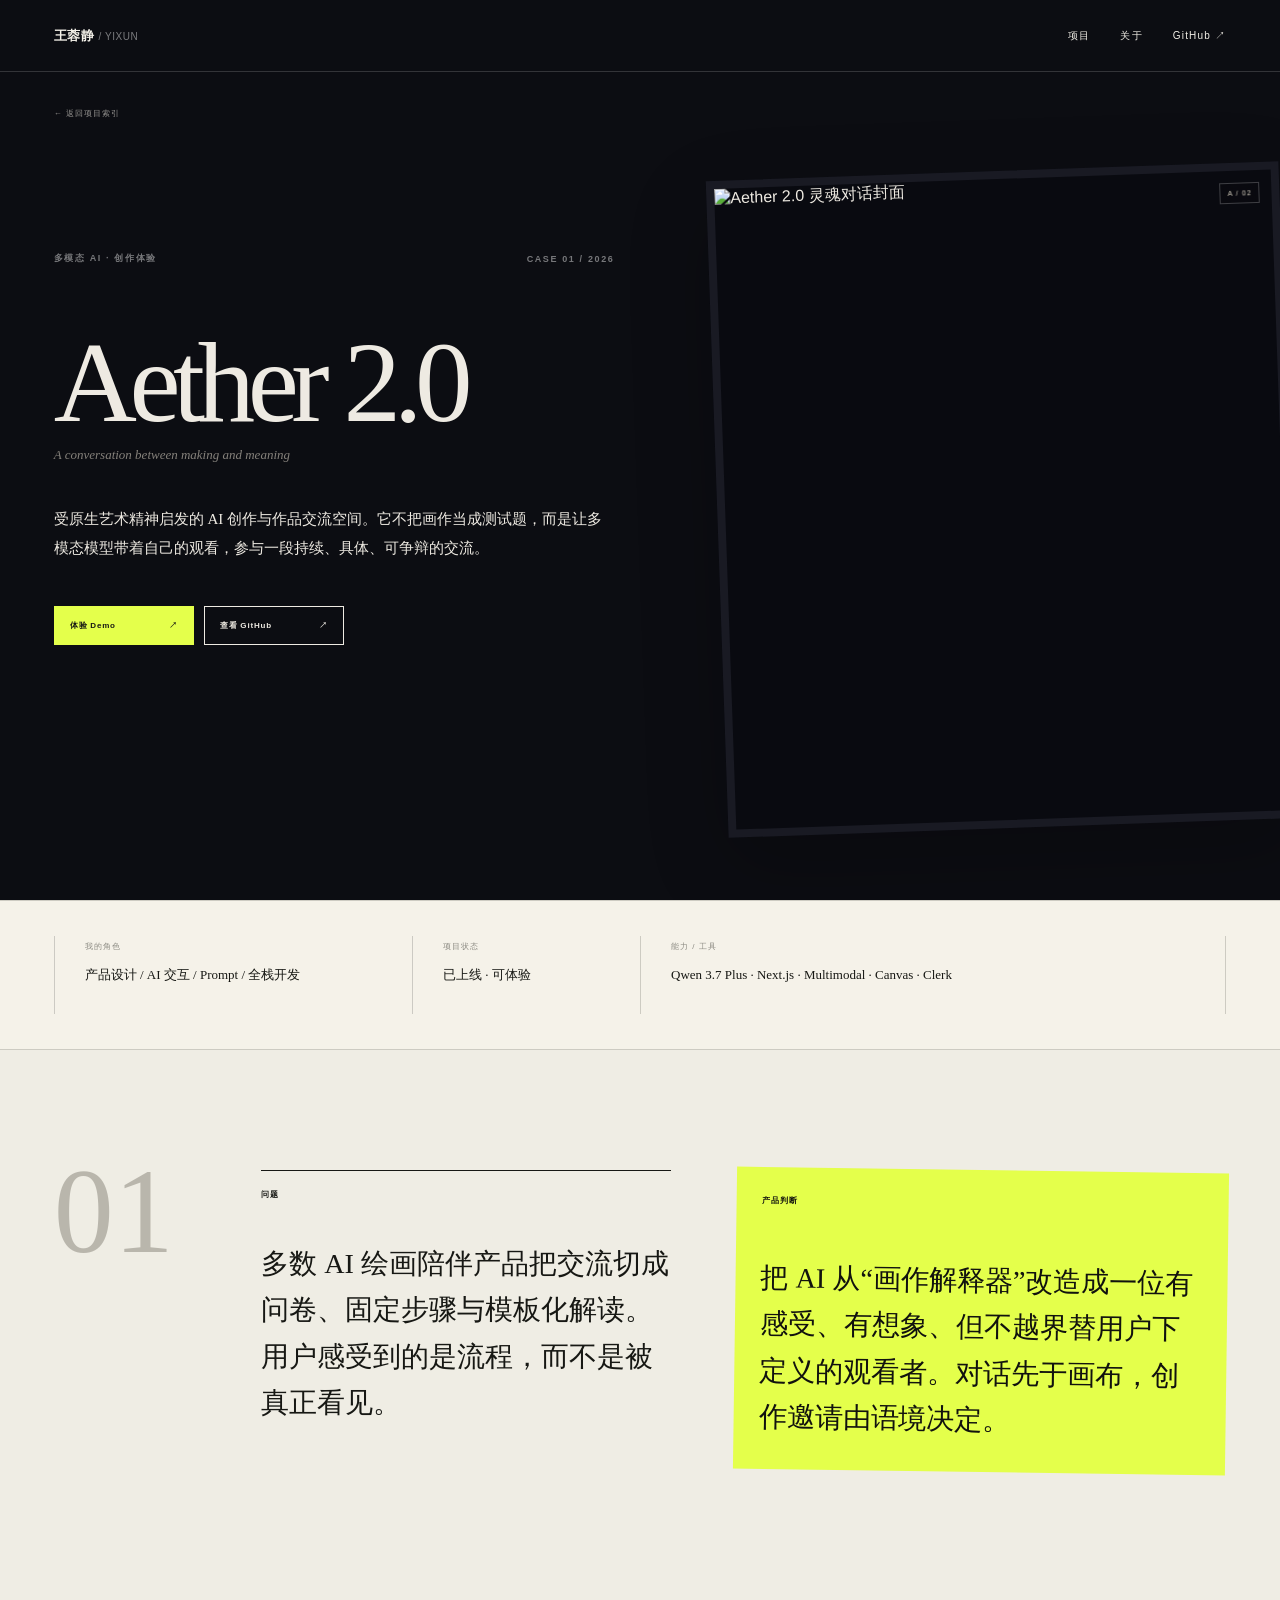
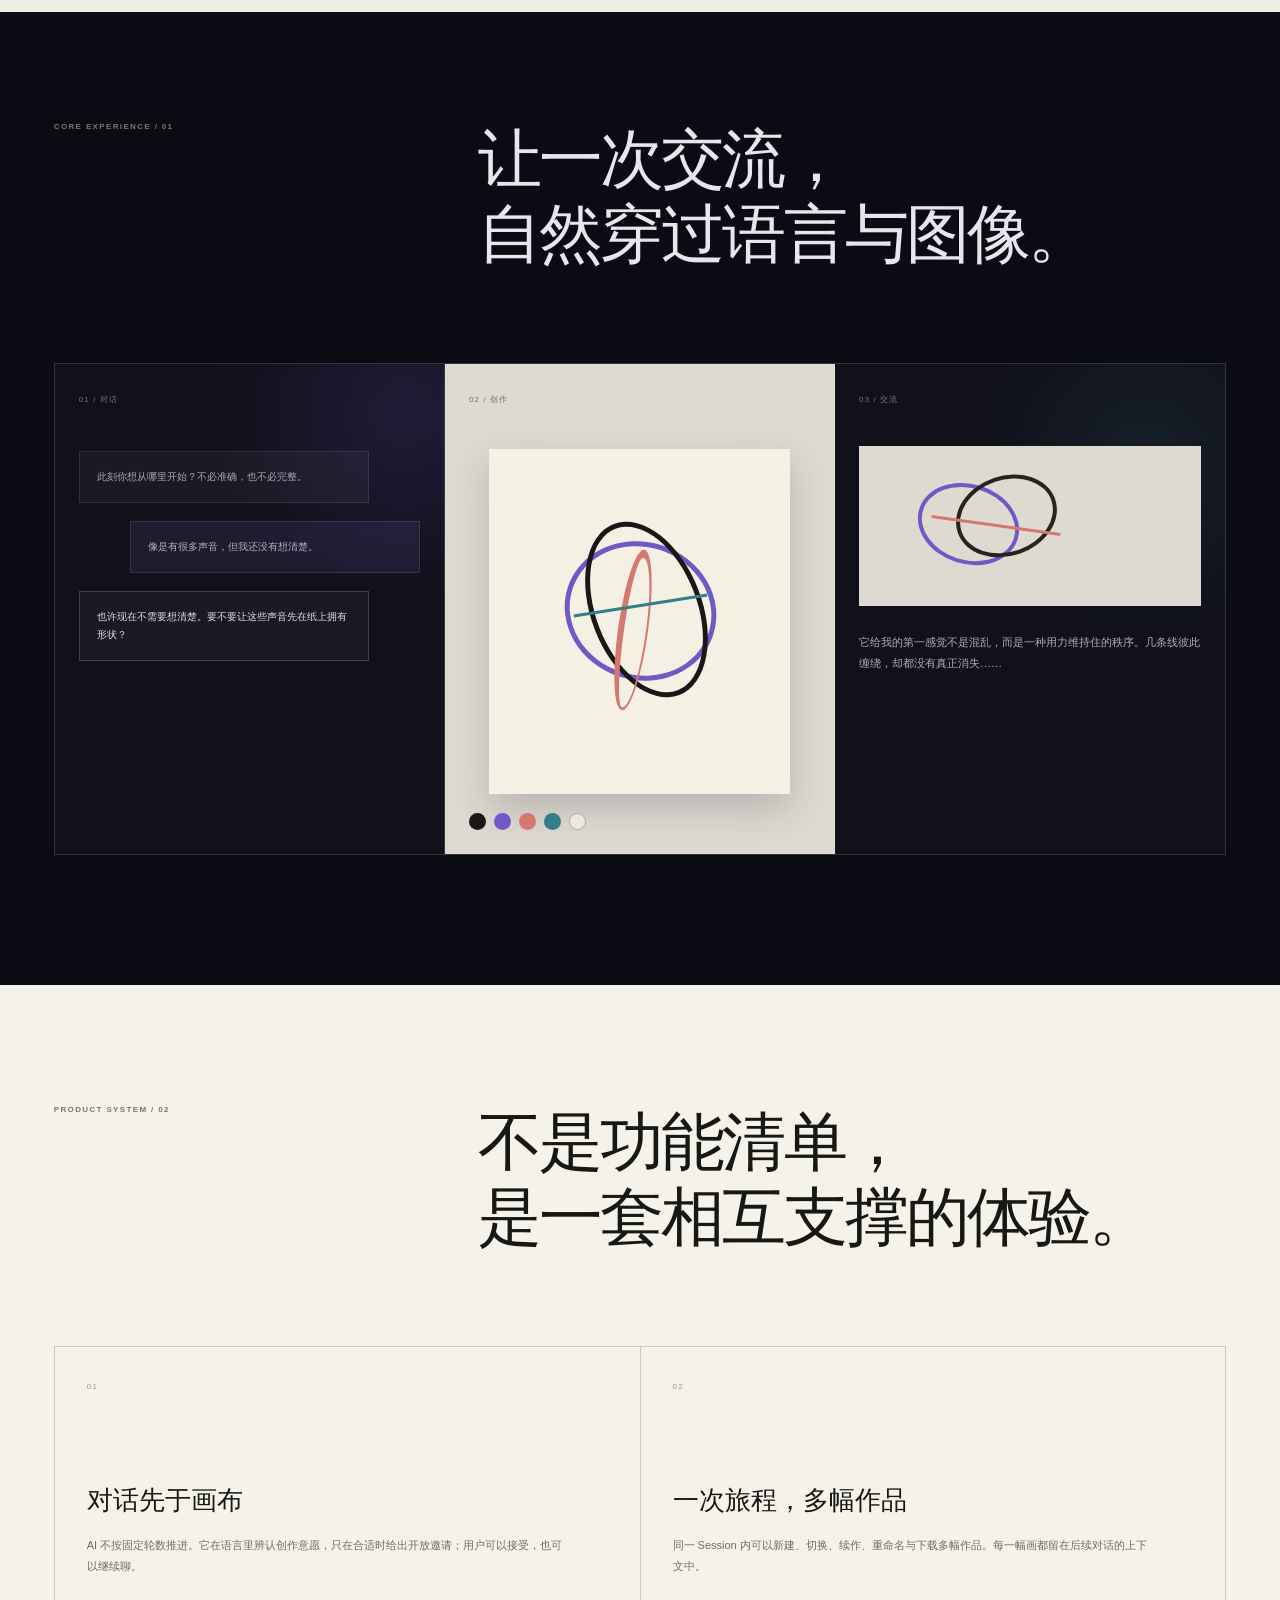
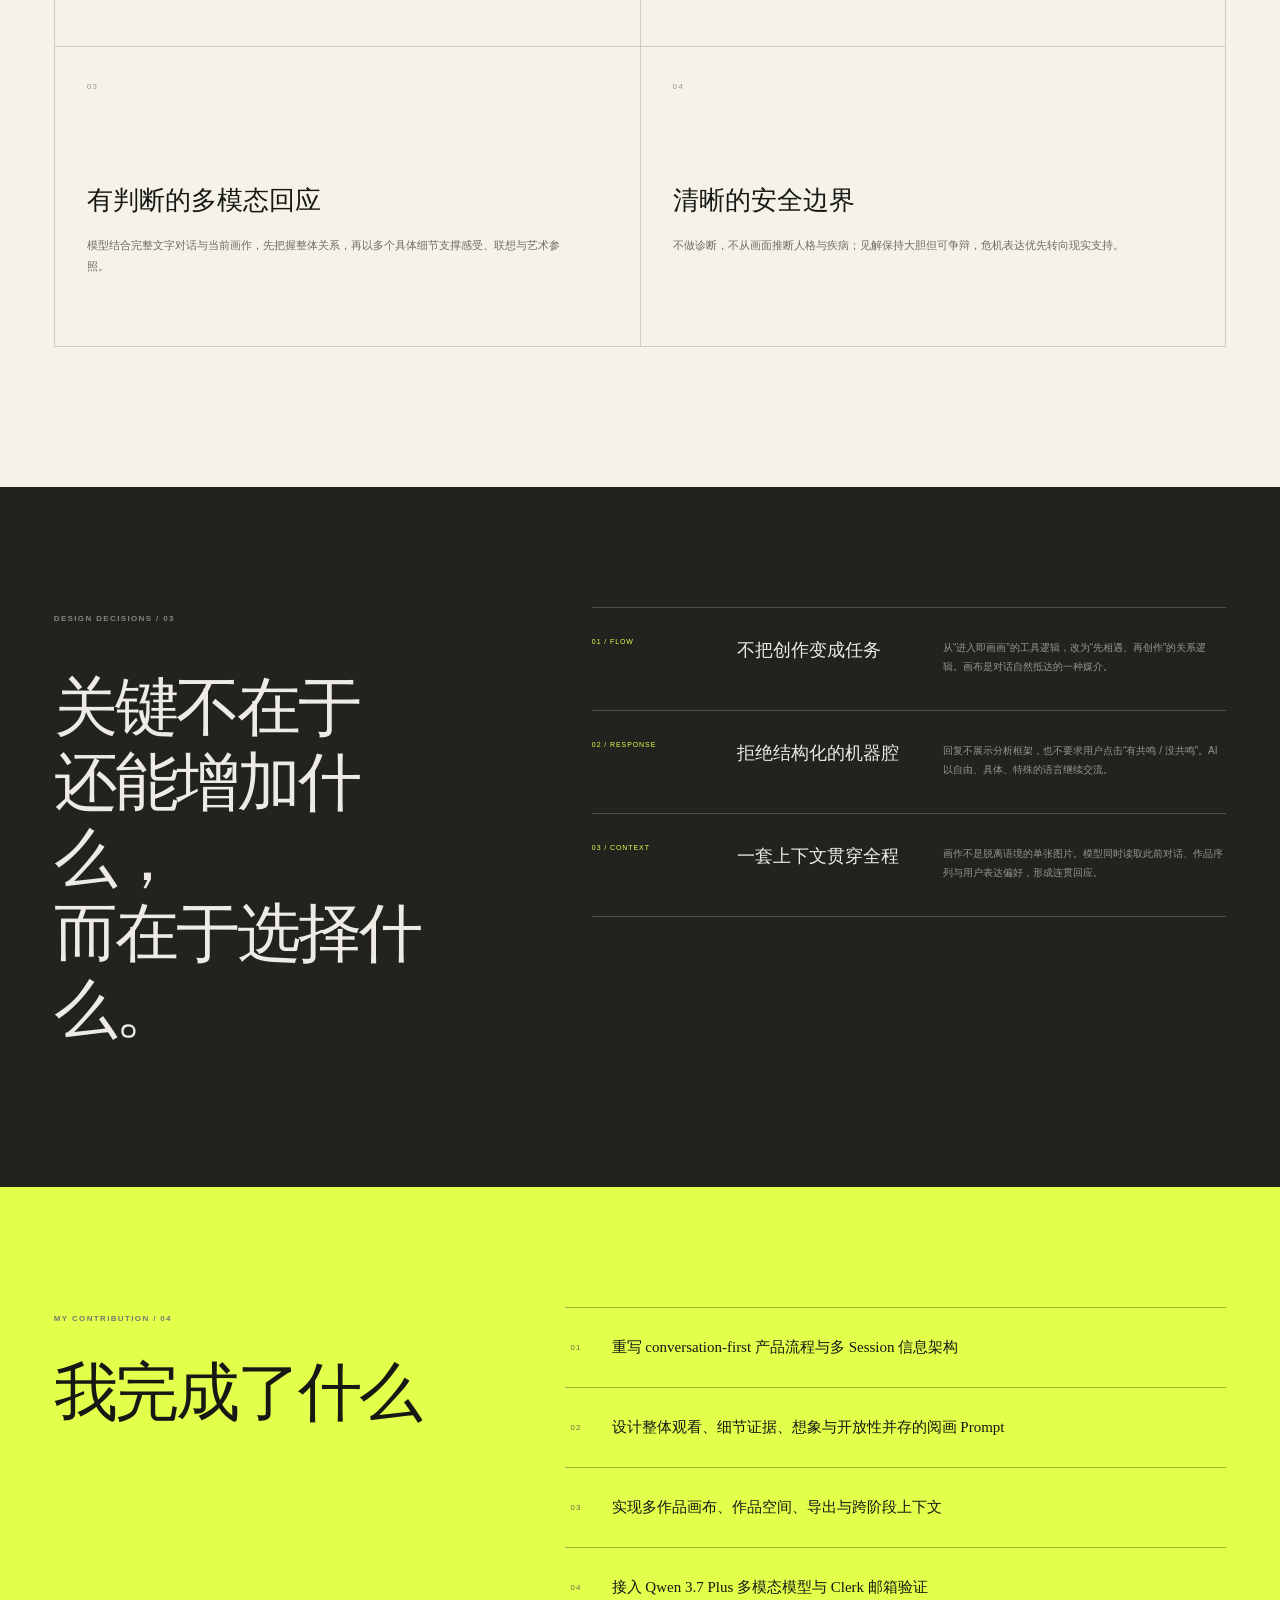
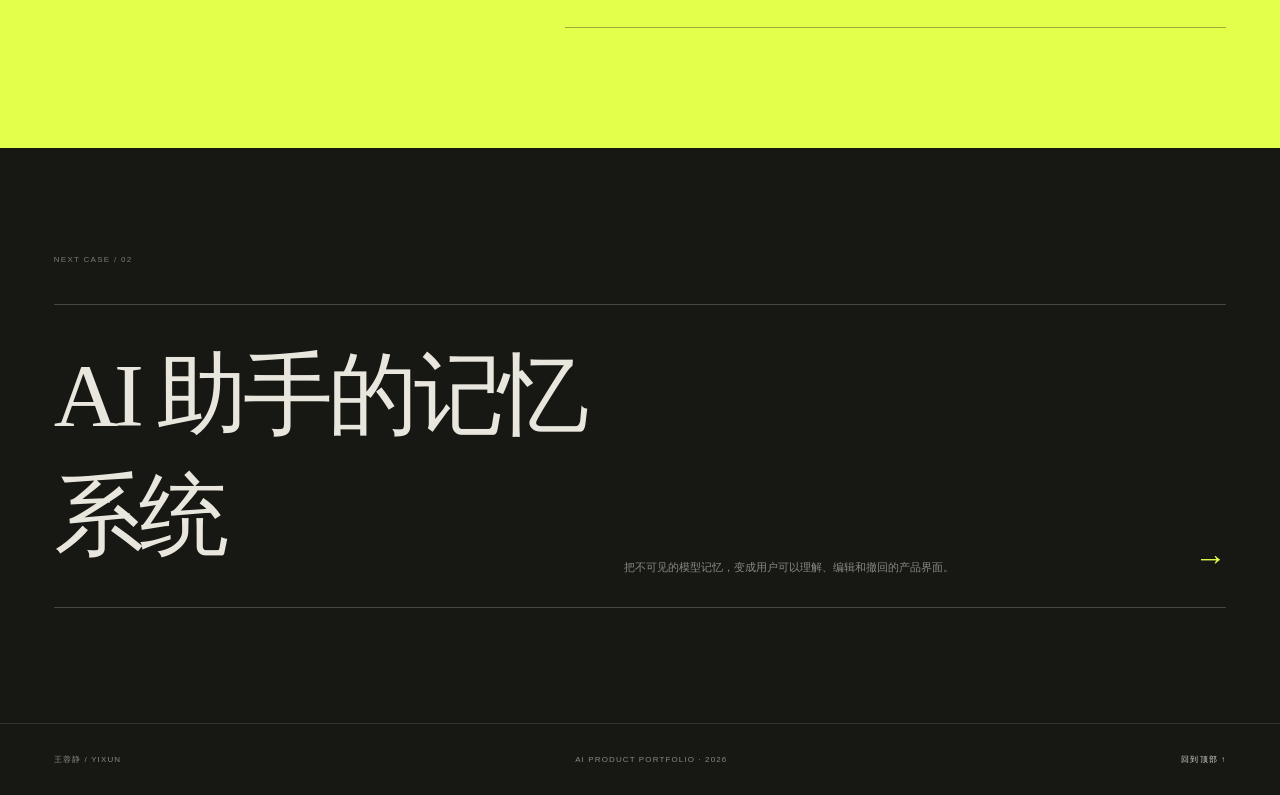
==== projects/aether-2/index.html @ 3cc91070 "Add aether-2 case page This HTML file serves as the main page for the Aether 2.0 project, detailing " ====
<!doctype html><html lang="zh-CN"><head><meta charset="utf-8"><meta name="viewport" content="width=device-width,initial-scale=1"><title>Aether 2.0 — 王蓉静作品集</title><meta name="description" content="对话先于创作的多模态艺术交流空间。"><meta property="og:title" content="Aether 2.0 — 王蓉静作品集"><meta property="og:description" content="对话先于创作的多模态艺术交流空间。"><meta property="og:type" content="website"><link rel="stylesheet" href="/styles.css"></head><body><main id="top" class="case-page case-aether"><section class="case-hero"><header class="site-header dark"><a href="/" class="site-name" aria-label="返回作品集首页">王蓉静 <span>/ YIXUN</span></a><nav aria-label="主导航"><a href="/#work">项目</a><a href="/#about">关于</a><a href="https://github.com/YiXun-13468878779" target="_blank" rel="noreferrer">GitHub ↗</a></nav></header><a href="/#work" class="back-link">← 返回项目索引</a><div class="case-title"><p class="eyebrow"><span>多模态 AI · 创作体验</span><span>CASE <!-- -->01<!-- --> / <!-- -->2026</span></p><h1>Aether 2.0</h1><p class="case-english">A conversation between making and meaning</p><p class="case-lead">受原生艺术精神启发的 AI 创作与作品交流空间。它不把画作当成测试题，而是让多模态模型带着自己的观看，参与一段持续、具体、可争辩的交流。</p><div class="case-actions"><a class="primary-action" href="https://aether-2-psi.vercel.app" target="_blank" rel="noreferrer">体验 Demo <span>↗</span></a><a href="https://github.com/YiXun-13468878779/aether2.0" target="_blank" rel="noreferrer">查看 GitHub <span>↗</span></a></div></div><div class="case-hero-visual"><div class="project-visual visual-aether "><img src="https://raw.githubusercontent.com/YiXun-13468878779/aether2.0/main/public/og.jpg" alt="Aether 2.0 灵魂对话封面"/><span class="visual-index">A / 02</span></div></div></section><section class="case-meta"><div><span>我的角色</span><strong>产品设计 / AI 交互 / Prompt / 全栈开发</strong></div><div><span>项目状态</span><strong>已上线 · 可体验</strong></div><div><span>能力 / 工具</span><p>Qwen 3.7 Plus · Next.js · Multimodal · Canvas · Clerk</p></div></section><section class="case-thesis"><div class="thesis-number">01</div><div class="thesis-block"><span>问题</span><p>多数 AI 绘画陪伴产品把交流切成问卷、固定步骤与模板化解读。用户感受到的是流程，而不是被真正看见。</p></div><div class="thesis-block highlight"><span>产品判断</span><p>把 AI 从“画作解释器”改造成一位有感受、有想象、但不越界替用户下定义的观看者。对话先于画布，创作邀请由语境决定。</p></div></section><section class="case-experience"><div class="case-section-head"><span>CORE EXPERIENCE / 01</span><h2>让一次交流，<br/>自然穿过语言与图像。</h2></div><div class="aether-system" aria-label="Aether 从对话、创作到作品交流的体验流程"><div class="aether-panel panel-dialogue"><span>01 / 对话</span><div class="mini-chat ai">此刻你想从哪里开始？不必准确，也不必完整。</div><div class="mini-chat human">像是有很多声音，但我还没有想清楚。</div><div class="mini-chat ai invitation">也许现在不需要想清楚。要不要让这些声音先在纸上拥有形状？</div></div><div class="aether-panel panel-canvas"><span>02 / 创作</span><div class="mini-canvas"><i></i><i></i><i></i><b></b></div><div class="mini-tools"><i></i><i></i><i></i><i></i><i></i></div></div><div class="aether-panel panel-reflection"><span>03 / 交流</span><div class="mini-art"><i></i><i></i><b></b></div><p>它给我的第一感觉不是混乱，而是一种用力维持住的秩序。几条线彼此缠绕，却都没有真正消失……</p></div></div></section><section class="feature-section"><div class="case-section-head"><span>PRODUCT SYSTEM / 02</span><h2>不是功能清单，<br/>是一套相互支撑的体验。</h2></div><div class="feature-grid"><article><span>0<!-- -->1</span><h3>对话先于画布</h3><p>AI 不按固定轮数推进。它在语言里辨认创作意愿，只在合适时给出开放邀请；用户可以接受，也可以继续聊。</p></article><article><span>0<!-- -->2</span><h3>一次旅程，多幅作品</h3><p>同一 Session 内可以新建、切换、续作、重命名与下载多幅作品。每一幅画都留在后续对话的上下文中。</p></article><article><span>0<!-- -->3</span><h3>有判断的多模态回应</h3><p>模型结合完整文字对话与当前画作，先把握整体关系，再以多个具体细节支撑感受、联想与艺术参照。</p></article><article><span>0<!-- -->4</span><h3>清晰的安全边界</h3><p>不做诊断，不从画面推断人格与疾病；见解保持大胆但可争辩，危机表达优先转向现实支持。</p></article></div></section><section class="decision-section"><div class="decision-intro"><span>DESIGN DECISIONS / 03</span><h2>关键不在于<br/>还能增加什么，<br/>而在于选择什么。</h2></div><div class="decision-list"><article><span>01 / FLOW</span><h3>不把创作变成任务</h3><p>从“进入即画画”的工具逻辑，改为“先相遇、再创作”的关系逻辑。画布是对话自然抵达的一种媒介。</p></article><article><span>02 / RESPONSE</span><h3>拒绝结构化的机器腔</h3><p>回复不展示分析框架，也不要求用户点击“有共鸣 / 没共鸣”。AI 以自由、具体、特殊的语言继续交流。</p></article><article><span>03 / CONTEXT</span><h3>一套上下文贯穿全程</h3><p>画作不是脱离语境的单张图片。模型同时读取此前对话、作品序列与用户表达偏好，形成连贯回应。</p></article></div></section><section class="contribution-section"><div><span>MY CONTRIBUTION / 04</span><h2>我完成了什么</h2></div><ol><li><span>0<!-- -->1</span>重写 conversation-first 产品流程与多 Session 信息架构</li><li><span>0<!-- -->2</span>设计整体观看、细节证据、想象与开放性并存的阅画 Prompt</li><li><span>0<!-- -->3</span>实现多作品画布、作品空间、导出与跨阶段上下文</li><li><span>0<!-- -->4</span>接入 Qwen 3.7 Plus 多模态模型与 Clerk 邮箱验证</li></ol></section><section class="case-cta"><span>NEXT CASE / <!-- -->02</span><a href="/projects/memory-control"><strong>AI 助手的记忆系统</strong><i>把不可见的模型记忆，变成用户可以理解、编辑和撤回的产品界面。</i><b>→</b></a></section><footer class="site-footer case-footer"><span>王蓉静 / YIXUN</span><span>AI PRODUCT PORTFOLIO · 2026</span><a href="#top">回到顶部 ↑</a></footer></main></body></html>
---- styles.css ----
:root {
  --ink: #171814;
  --paper: #efede4;
  --warm: #e6e1d4;
  --acid: #e4ff4b;
  --purple: #6c5ce7;
  --hairline: rgba(23, 24, 20, .18);
  --sans: "Helvetica Neue", "PingFang SC", "Microsoft YaHei", sans-serif;
  --serif: "Songti SC", "STSong", "Noto Serif CJK SC", Georgia, serif;
}

* { box-sizing: border-box; }
html { scroll-behavior: smooth; }
body { margin: 0; color: var(--ink); background: var(--paper); font-family: var(--sans); }
a { color: inherit; text-decoration: none; }
img { max-width: 100%; }
button, input { font: inherit; }
::selection { color: #10110d; background: var(--acid); }

.site-header { position: relative; z-index: 20; height: 72px; padding: 0 4.2vw; display: flex; align-items: center; justify-content: space-between; border-bottom: 1px solid var(--hairline); }
.site-name { font-size: 13px; font-weight: 700; letter-spacing: .04em; }
.site-name span { color: #77766e; font-size: 10px; font-weight: 500; }
.site-header nav { display: flex; align-items: center; gap: 30px; }
.site-header nav a { position: relative; font-size: 10px; letter-spacing: .12em; }
.site-header nav a::after { content: ""; position: absolute; left: 0; right: 100%; bottom: -5px; height: 1px; background: currentColor; transition: right .25s ease; }
.site-header nav a:hover::after { right: 0; }
.site-header.dark { color: #f3f0e8; border-color: rgba(255,255,255,.16); }
.site-header.dark .site-name span { color: rgba(255,255,255,.46); }
.eyebrow { margin: 0; display: flex; align-items: center; justify-content: space-between; color: #6d6d66; font-size: 9px; font-weight: 600; letter-spacing: .18em; text-transform: uppercase; }

/* Home */
.home-hero { position: relative; min-height: 100svh; overflow: hidden; background: var(--paper); }
.home-hero::before { content: ""; position: absolute; inset: 72px 0 0; opacity: .22; pointer-events: none; background-image: linear-gradient(rgba(19,20,16,.13) 1px,transparent 1px),linear-gradient(90deg,rgba(19,20,16,.13) 1px,transparent 1px); background-size: 8.33vw 8.33vw; mask-image: linear-gradient(to bottom,#000,transparent 72%); }
.hero-copy { position: relative; z-index: 2; width: 64%; padding: 10.5vh 0 9vh 4.2vw; }
.hero-copy .eyebrow { width: min(630px,95%); }
.hero-copy h1 { max-width: 960px; margin: 7.2vh 0 7vh; font-family: var(--serif); font-size: clamp(62px,8.6vw,146px); font-weight: 400; line-height: .98; letter-spacing: -.065em; }
.hero-copy h1 em { color: transparent; -webkit-text-stroke: 1.2px var(--ink); font-style: normal; }
.hero-foot { width: min(620px,95%); display: flex; align-items: flex-end; justify-content: space-between; gap: 40px; }
.hero-foot p { margin: 0; color: #5f5f58; font-size: 12px; line-height: 1.85; }
.hero-foot a { min-width: 135px; padding: 13px 0; display: flex; justify-content: space-between; border-bottom: 1px solid #22231f; font-size: 10px; font-weight: 700; letter-spacing: .09em; }
.hero-feature { position: absolute; z-index: 4; right: 4.2vw; bottom: 7vh; width: min(31vw,480px); color: #f3efe4; box-shadow: 0 30px 90px rgba(20,18,17,.28); transition: transform .4s cubic-bezier(.2,.8,.2,1); }
.hero-feature:hover { transform: translateY(-8px) rotate(-.35deg); }
.hero-feature > div:last-child { min-height: 88px; padding: 15px 17px 16px; display: grid; grid-template-columns: 1fr auto; gap: 8px 16px; background: #171814; }
.hero-feature > div:last-child span { color: #8d8b83; font-size: 8px; letter-spacing: .16em; }
.hero-feature > div:last-child strong { grid-column: 1; font-family: var(--serif); font-size: 19px; font-weight: 400; }
.hero-feature > div:last-child i { grid-column: 2; grid-row: 1 / 3; align-self: end; color: var(--acid); font-size: 8px; font-style: normal; letter-spacing: .1em; }
.hero-side-note { position: absolute; left: 20px; bottom: 45px; margin: 0; transform: rotate(-90deg); transform-origin: left bottom; color: #8a8981; font-size: 7px; letter-spacing: .2em; }

.section-intro { min-height: 520px; padding: 120px 4.2vw 80px; display: grid; grid-template-columns: 1fr 1.55fr 1fr; gap: 7vw; align-items: start; background: #171814; color: #f0ede4; }
.section-intro .eyebrow { color: #77776f; flex-direction: column; align-items: flex-start; gap: 8px; }
.section-intro h2 { margin: 0; font-family: var(--serif); font-size: clamp(38px,4.6vw,72px); font-weight: 400; line-height: 1.18; letter-spacing: -.045em; }
.section-intro h2 em { color: var(--acid); font-style: normal; }
.section-note { margin: 4px 0 0; color: #989890; font-family: var(--serif); font-size: 13px; line-height: 2; }

.project-list { background: var(--paper); }
.project-row { border-top: 1px solid var(--hairline); }
.project-row:last-child { border-bottom: 1px solid var(--hairline); }
.project-row-link { min-height: 355px; padding: 38px 4.2vw; display: grid; grid-template-columns: 8% 36% minmax(390px,1fr) 4%; gap: 2vw; align-items: center; overflow: hidden; }
.row-number { align-self: start; color: #77776f; font-size: 10px; letter-spacing: .14em; }
.row-copy { position: relative; z-index: 2; }
.row-copy > p:first-child { margin: 0 0 25px; color: #77776f; font-size: 9px; font-weight: 600; letter-spacing: .1em; }
.row-copy > p:first-child span { color: #aaa89f; }
.row-copy h3 { margin: 0 0 18px; font-family: var(--serif); font-size: clamp(34px,4vw,62px); font-weight: 400; letter-spacing: -.045em; }
.project-one-line { max-width: 450px; margin: 0; color: #66665f; font-size: 11px; line-height: 1.8; }
.tag-line { margin-top: 24px; display: flex; gap: 6px; flex-wrap: wrap; }
.tag-line span { padding: 5px 8px; border: 1px solid #cbc8bd; border-radius: 30px; color: #77766f; font-size: 7px; letter-spacing: .07em; }
.row-visual { position: relative; height: 275px; transition: transform .45s cubic-bezier(.2,.8,.2,1); }
.row-visual::after { content: ""; position: absolute; inset: 14px -14px -14px 14px; z-index: 0; border: 1px solid rgba(20,21,17,.22); }
.row-visual .project-visual { position: relative; z-index: 1; }
.row-arrow { justify-self: end; width: 38px; height: 38px; display: grid; place-items: center; border: 1px solid #aaa79d; border-radius: 50%; font-size: 17px; transition: .3s ease; }
.project-row-link:hover .row-visual { transform: translateX(-9px) rotate(-.45deg); }
.project-row-link:hover .row-arrow { color: #141510; background: var(--acid); border-color: var(--acid); transform: rotate(45deg); }
.project-row-link:hover h3 { text-decoration: underline; text-decoration-thickness: 1px; text-underline-offset: 8px; }

/* Shared project artwork */
.project-visual { position: relative; width: 100%; height: 100%; overflow: hidden; }
.visual-aether { min-height: 360px; background: #090a10; }
.visual-aether.compact { min-height: 0; aspect-ratio: 1200 / 630; }
.visual-aether img { width: 100%; height: 100%; display: block; object-fit: cover; transition: transform .7s ease; }
.visual-aether:hover img { transform: scale(1.015); }
.visual-index { position: absolute; right: 12px; top: 12px; padding: 6px 7px; color: #d9d2c2; border: 1px solid rgba(255,255,255,.22); background: rgba(10,10,15,.38); font-size: 7px; letter-spacing: .15em; backdrop-filter: blur(8px); }
.visual-memory { padding: 28px 30px; background: #d8f0c8; color: #1b2516; }
.visual-memory::before { content: ""; position: absolute; width: 210px; height: 210px; right: -45px; bottom: -60px; border: 1px solid rgba(34,45,27,.35); border-radius: 50%; }
.memory-head { padding-bottom: 14px; display: flex; justify-content: space-between; border-bottom: 1px solid rgba(32,45,27,.24); font-size: 9px; letter-spacing: .08em; }
.memory-head i { color: #56614e; font-size: 8px; font-style: normal; }
.memory-line { position: relative; z-index: 2; width: 80%; margin-top: 17px; padding: 13px 15px; display: flex; justify-content: space-between; background: #f3f4e9; box-shadow: 0 7px 0 rgba(45,51,37,.12); }
.memory-line.offset { width: 68%; margin-left: 10%; }
.memory-line.short { width: 54%; }
.memory-line b { font-family: var(--serif); font-size: 12px; font-weight: 400; }
.memory-line em { color: #898b7f; font-size: 7px; font-style: normal; }
.memory-orbit { position: absolute; border: 1px solid #2f3a29; border-radius: 50%; }
.memory-orbit.one { width: 8px; height: 8px; right: 21%; top: 30%; background: var(--acid); }
.memory-orbit.two { width: 17px; height: 17px; right: 9%; top: 45%; }
.visual-clarity { padding: 28px 30px; color: #e8ff57; background: #2541f4; }
.visual-clarity::after { content: ""; position: absolute; right: -17%; top: -40%; width: 70%; aspect-ratio: 1; border: 1px solid rgba(231,255,85,.45); border-radius: 50%; box-shadow: 0 0 0 35px rgba(231,255,85,.05),0 0 0 70px rgba(231,255,85,.04); }
.clarity-label { position: relative; z-index: 2; font-size: 7px; letter-spacing: .18em; }
.visual-clarity strong { position: relative; z-index: 2; margin-top: 24px; display: block; font-family: var(--serif); font-size: clamp(22px,3vw,42px); font-weight: 400; line-height: 1.08; }
.clarity-scale { position: absolute; z-index: 2; left: 30px; right: 30px; bottom: 24px; display: grid; grid-template-columns: repeat(4,1fr); border-top: 1px solid rgba(232,255,87,.6); }
.clarity-scale span { padding-top: 7px; font-size: 7px; }
.visual-mindnest { padding: 18px; background: linear-gradient(135deg,#cbd8ff,#d7f3e5); }
.visual-mindnest img { width: 100%; height: 100%; object-fit: cover; object-position: top; box-shadow: 0 12px 30px rgba(41,64,100,.17); }
.nest-mark { position: absolute; right: 28px; bottom: 27px; width: 38px; height: 38px; display: grid; place-items: center; color: white; background: #2764e8; border-radius: 50%; font-family: var(--serif); font-size: 13px; box-shadow: 0 7px 18px rgba(30,73,170,.28); }
.visual-gsb { padding: 29px 31px; color: #ecede7; background: #121417; }
.visual-gsb::before { content: ""; position: absolute; inset: 0; opacity: .22; background-image: linear-gradient(rgba(255,255,255,.13) 1px,transparent 1px),linear-gradient(90deg,rgba(255,255,255,.13) 1px,transparent 1px); background-size: 27px 27px; }
.gsb-label { position: relative; font-size: 7px; letter-spacing: .18em; }
.gsb-letters { position: relative; margin-top: 22px; display: grid; grid-template-columns: repeat(3,1fr); }
.gsb-letters strong { font-family: var(--serif); font-size: clamp(42px,7vw,90px); font-weight: 400; line-height: 1; }
.gsb-letters strong:nth-child(1) { color: #e2ff4b; }.gsb-letters strong:nth-child(2) { color: #a3a59c; }.gsb-letters strong:nth-child(3) { color: #ff705f; }
.gsb-bars { position: relative; height: 5px; margin-top: 15px; display: grid; grid-template-columns: 48fr 37fr 15fr; gap: 3px; }
.gsb-bars i:nth-child(1) { background:#e2ff4b; }.gsb-bars i:nth-child(2) { background:#a3a59c; }.gsb-bars i:nth-child(3) { background:#ff705f; }
.gsb-data { position: relative; margin-top: 8px; display: flex; justify-content: space-between; color: #81837c; font-size: 6px; letter-spacing: .08em; }

.practice { padding: 120px 4.2vw; color: #eae7df; background: #22231f; }
.practice-head { display: grid; grid-template-columns: 1fr 2fr; gap: 9vw; }
.practice-head .eyebrow { color: #8a8a82; flex-direction: column; align-items: flex-start; gap: 8px; }
.practice-head h2 { margin: 0; font-family: var(--serif); font-size: clamp(38px,5vw,72px); font-weight: 400; line-height: 1.2; letter-spacing: -.045em; }
.practice-grid { margin-top: 100px; display: grid; grid-template-columns: repeat(4,1fr); border-top: 1px solid rgba(255,255,255,.18); border-bottom: 1px solid rgba(255,255,255,.18); }
.practice-grid > div { min-height: 235px; padding: 20px 24px; border-right: 1px solid rgba(255,255,255,.18); }
.practice-grid > div:first-child { border-left: 1px solid rgba(255,255,255,.18); }
.practice-grid span { color: var(--acid); font-size: 8px; letter-spacing: .15em; }
.practice-grid strong { margin: 68px 0 14px; display: block; font-family: var(--serif); font-size: 20px; font-weight: 400; }
.practice-grid p { margin: 0; color: #97978f; font-size: 10px; line-height: 1.8; }

.about { min-height: 720px; padding: 110px 8vw; display: grid; grid-template-columns: .9fr 1.4fr; gap: 10vw; align-items: center; background: var(--acid); }
.about-stamp { width: min(34vw,450px); aspect-ratio: 1; display: grid; place-content: center; justify-items: center; border: 1px solid rgba(23,24,20,.5); border-radius: 50%; transform: rotate(-7deg); font-family: var(--serif); font-size: clamp(42px,7vw,92px); line-height: .8; }
.about-stamp span:nth-child(2) { font-family: var(--sans); font-size: .35em; line-height: 1.2; }
.about-copy .eyebrow { color: #525443; }
.about-copy h2 { margin: 50px 0 28px; font-family: var(--serif); font-size: clamp(38px,5vw,72px); font-weight: 400; line-height: 1.22; letter-spacing: -.045em; }
.about-copy > p { max-width: 620px; margin: 0; color: #4a4c3a; font-size: 12px; line-height: 2; }
.about-links { margin-top: 50px; display: flex; gap: 14px; }
.about-links a { min-width: 150px; padding: 13px 0; display: flex; justify-content: space-between; border-bottom: 1px solid #24251e; font-size: 9px; font-weight: 700; letter-spacing: .1em; }
.site-footer { min-height: 72px; padding: 0 4.2vw; display: flex; align-items: center; justify-content: space-between; color: #898981; background: #171814; font-size: 8px; letter-spacing: .14em; }
.site-footer a { color: #d5d2ca; }

/* Case study */
.case-page { background: var(--paper); }
.case-hero { position: relative; min-height: 100svh; overflow: hidden; }
.case-aether .case-hero,.case-gsb .case-hero { color: #eeeae2; background: #0c0d12; }
.case-memory .case-hero { background: #d8f0c8; }
.case-clarity .case-hero { color: #ecff77; background: #2541f4; }
.case-mindnest .case-hero { background: #e7eef8; }
.back-link { position: absolute; z-index: 5; left: 4.2vw; top: 108px; font-size: 8px; letter-spacing: .12em; opacity: .6; }
.case-title { position: relative; z-index: 3; width: 48%; padding: 20vh 0 9vh 4.2vw; }
.case-title .eyebrow { max-width: 570px; }
.case-aether .case-title .eyebrow,.case-gsb .case-title .eyebrow { color: rgba(255,255,255,.44); }
.case-clarity .case-title .eyebrow { color: rgba(234,255,111,.66); }
.case-title h1 { margin: 7vh 0 10px; font-family: var(--serif); font-size: clamp(66px,9vw,138px); font-weight: 400; line-height: .95; letter-spacing: -.065em; }
.case-english { margin: 0 0 42px; color: #75756e; font-family: var(--serif); font-size: 13px; font-style: italic; }
.case-aether .case-english,.case-gsb .case-english { color: #85817b; }
.case-clarity .case-english { color: rgba(234,255,111,.68); }
.case-lead { max-width: 620px; margin: 0; font-family: var(--serif); font-size: 15px; line-height: 1.9; }
.case-actions { margin-top: 44px; display: flex; gap: 10px; }
.case-actions a { min-width: 140px; padding: 13px 15px; display: flex; justify-content: space-between; border: 1px solid currentColor; font-size: 8px; font-weight: 700; letter-spacing: .1em; transition: .25s ease; }
.case-actions .primary-action { color: #171814; background: var(--acid); border-color: var(--acid); }
.case-actions a:hover { transform: translateY(-3px); box-shadow: 0 9px 25px rgba(0,0,0,.12); }
.case-hero-visual { position: absolute; right: -5vw; bottom: 0; width: 51vw; height: calc(100% - 72px); padding: 11vh 4.2vw 8vh 2vw; }
.case-hero-visual .project-visual { box-shadow: 0 28px 80px rgba(0,0,0,.22); }
.case-aether .case-hero-visual .visual-aether { transform: rotate(-2deg); border: 8px solid #191a23; }
.case-meta { min-height: 150px; padding: 30px 4.2vw; display: grid; grid-template-columns: 1.1fr .7fr 1.8fr; align-items: center; border-top: 1px solid var(--hairline); border-bottom: 1px solid var(--hairline); background: #f5f2e9; }
.case-meta > div { min-height: 78px; padding: 5px 30px; display: grid; align-content: start; gap: 13px; border-left: 1px solid var(--hairline); }
.case-meta > div:last-child { border-right: 1px solid var(--hairline); }
.case-meta span { color: #8b8a82; font-size: 8px; letter-spacing: .13em; }
.case-meta strong,.case-meta p { margin: 0; font-family: var(--serif); font-size: 13px; font-weight: 400; line-height: 1.6; }

.case-thesis { padding: 120px 4.2vw 140px; display: grid; grid-template-columns: .35fr 1fr 1.2fr; gap: 5vw; align-items: start; }
.thesis-number { color: #b9b6ac; font-family: var(--serif); font-size: 120px; line-height: .7; }
.thesis-block { padding-top: 12px; border-top: 1px solid var(--ink); }
.thesis-block span { font-size: 8px; font-weight: 700; letter-spacing: .14em; }
.thesis-block p { margin: 40px 0 0; font-family: var(--serif); font-size: clamp(20px,2.2vw,31px); line-height: 1.65; }
.thesis-block.highlight { color: #11120e; background: var(--acid); border-top: 0; padding: 22px 25px 28px; transform: rotate(.8deg); }
.thesis-block.highlight p { margin-top: 48px; }

.case-experience { padding: 110px 4.2vw 130px; color: #e9e4ed; background: #0b0c13; }
.case-section-head { display: grid; grid-template-columns: .65fr 1.4fr; gap: 6vw; align-items: start; }
.case-section-head > span,.decision-intro > span,.contribution-section > div > span { color: #77766f; font-size: 8px; font-weight: 600; letter-spacing: .17em; }
.case-section-head h2,.decision-intro h2,.contribution-section h2 { margin: 0; font-family: var(--serif); font-size: clamp(38px,5vw,68px); font-weight: 400; line-height: 1.18; letter-spacing: -.045em; }
.aether-system { margin-top: 90px; display: grid; grid-template-columns: repeat(3,1fr); border: 1px solid rgba(255,255,255,.17); }
.aether-panel { position: relative; min-height: 490px; padding: 24px; border-right: 1px solid rgba(255,255,255,.17); overflow: hidden; }
.aether-panel:last-child { border-right: 0; }
.aether-panel > span { color: #7a718b; font-size: 8px; letter-spacing: .14em; }
.panel-dialogue { background: radial-gradient(circle at 90% 10%,rgba(106,79,199,.17),transparent 34%),#10111a; }
.mini-chat { max-width: 85%; margin-top: 45px; padding: 16px 17px; color: #ada5b5; border: 1px solid rgba(255,255,255,.1); background: rgba(255,255,255,.04); font-family: var(--serif); font-size: 10px; line-height: 1.8; }
.mini-chat.human { margin: 18px 0 0 auto; color: #b7afbf; background: rgba(111,91,179,.14); }
.mini-chat.invitation { margin-top: 18px; color: #e2daf3; border-color: rgba(184,165,255,.25); }
.panel-canvas { background: #dedad2; }
.panel-canvas > span { color: #716b75; }
.mini-canvas { position: relative; width: 88%; aspect-ratio: 1 / 1.15; margin: 43px auto 0; overflow: hidden; background: #f5f0e4; box-shadow: 0 15px 36px rgba(30,26,35,.2); }
.mini-canvas i { position: absolute; left: 25%; top: 27%; width: 51%; height: 40%; border: 5px solid #6f5ac5; border-radius: 50%; transform: rotate(18deg); }
.mini-canvas i:nth-child(2) { left: 34%; top: 20%; width: 37%; height: 53%; border-color: #181916; transform: rotate(-21deg); }
.mini-canvas i:nth-child(3) { left: 43%; top: 29%; width: 10%; height: 47%; border-color: #d47870; border-width: 8px 2px 3px 6px; transform: rotate(8deg); }
.mini-canvas b { position: absolute; left: 28%; top: 45%; width: 45%; height: 3px; background: #327e89; transform: rotate(-9deg); }
.mini-tools { position: absolute; left: 24px; right: 24px; bottom: 24px; display: flex; gap: 8px; }
.mini-tools i { width: 17px; height: 17px; border-radius: 50%; background: #181916; }.mini-tools i:nth-child(2){background:#6f5ac5}.mini-tools i:nth-child(3){background:#d47870}.mini-tools i:nth-child(4){background:#327e89}.mini-tools i:nth-child(5){background:#eee8dc;border:1px solid #aaa}
.panel-reflection { background: radial-gradient(circle at 80% 20%,rgba(54,104,119,.17),transparent 34%),#10111a; }
.mini-art { position: relative; height: 160px; margin: 40px 0 26px; background: #dedad2; }
.mini-art i { position: absolute; left: 17%; top: 24%; width: 30%; height: 50%; border: 4px solid #6f5ac5; border-radius: 50%; transform: rotate(17deg); }.mini-art i:nth-child(2){left:28%;top:19%;border-color:#24251f;transform:rotate(-19deg)}.mini-art b{position:absolute;left:21%;top:49%;width:38%;height:3px;background:#d47870;transform:rotate(8deg)}
.panel-reflection p { margin: 0; color: #b3abb8; font-family: var(--serif); font-size: 11px; line-height: 1.9; }

.light-experience { color: var(--ink); background: #e7eef8; }
.mindnest-gallery { margin-top: 85px; display: grid; grid-template-columns: 1.15fr .85fr; gap: 18px; }
.mindnest-gallery figure { margin: 0; padding: 14px; background: #f7f7f2; box-shadow: 0 14px 38px rgba(30,55,90,.1); }
.mindnest-gallery figure.gallery-wide { grid-column: 1 / 3; }
.mindnest-gallery img { width: 100%; display: block; border: 1px solid rgba(32,40,55,.1); }
.mindnest-gallery figcaption { padding: 13px 3px 2px; color: #6e737a; font-family: var(--serif); font-size: 10px; }

.feature-section { padding: 120px 4.2vw 140px; background: #f5f2e9; }
.feature-grid { margin-top: 90px; display: grid; grid-template-columns: repeat(2,1fr); border-top: 1px solid var(--hairline); border-left: 1px solid var(--hairline); }
.feature-grid article { min-height: 300px; padding: 28px 32px; border-right: 1px solid var(--hairline); border-bottom: 1px solid var(--hairline); }
.feature-grid article > span { color: #99978f; font-size: 8px; letter-spacing: .15em; }
.feature-grid h3 { margin: 90px 0 17px; font-family: var(--serif); font-size: 26px; font-weight: 400; }
.feature-grid p { max-width: 480px; margin: 0; color: #6d6c65; font-size: 11px; line-height: 1.9; }

.decision-section { padding: 120px 4.2vw 140px; display: grid; grid-template-columns: .8fr 1.2fr; gap: 9vw; color: #eeebe4; background: #22231f; }
.decision-intro > span { color: #85857d; }
.decision-intro h2 { margin-top: 45px; }
.decision-list { border-top: 1px solid rgba(255,255,255,.2); }
.decision-list article { padding: 30px 0 34px; display: grid; grid-template-columns: 120px .8fr 1.25fr; gap: 25px; border-bottom: 1px solid rgba(255,255,255,.2); }
.decision-list span { color: var(--acid); font-size: 7px; letter-spacing: .13em; }
.decision-list h3 { margin: 0; font-family: var(--serif); font-size: 18px; font-weight: 400; }
.decision-list p { margin: 0; color: #96968e; font-size: 10px; line-height: 1.9; }

.contribution-section { padding: 120px 4.2vw; display: grid; grid-template-columns: .75fr 1.25fr; gap: 9vw; background: var(--acid); }
.contribution-section h2 { margin-top: 30px; }
.contribution-section ol { margin: 0; padding: 0; list-style: none; border-top: 1px solid rgba(23,24,20,.35); }
.contribution-section li { min-height: 80px; padding: 0 5px; display: flex; align-items: center; gap: 30px; border-bottom: 1px solid rgba(23,24,20,.35); font-family: var(--serif); font-size: 15px; }
.contribution-section li span { color: #686b49; font-family: var(--sans); font-size: 8px; letter-spacing: .14em; }
.case-cta { padding: 100px 4.2vw 115px; color: #e9e6de; background: #171814; }
.case-cta > span { color: #7b7b73; font-size: 8px; letter-spacing: .16em; }
.case-cta > a { margin-top: 38px; padding: 30px 0; display: grid; grid-template-columns: 1fr 1fr auto; align-items: end; gap: 30px; border-top: 1px solid rgba(255,255,255,.2); border-bottom: 1px solid rgba(255,255,255,.2); }
.case-cta strong { font-family: var(--serif); font-size: clamp(42px,7vw,90px); font-weight: 400; letter-spacing: -.05em; }
.case-cta i { color: #898981; font-family: var(--serif); font-size: 11px; font-style: normal; line-height: 1.8; }
.case-cta b { color: var(--acid); font-size: 32px; font-weight: 400; transition: transform .3s ease; }
.case-cta a:hover b { transform: translateX(12px); }
.case-footer { border-top: 1px solid rgba(255,255,255,.12); }

@media (max-width: 1050px) {
  .hero-copy { width: 76%; }.hero-feature { width: 38vw; }
  .project-row-link { grid-template-columns: 7% 37% minmax(330px,1fr) 4%; }
  .project-row-link { min-height: 325px; }.row-visual { height: 235px; }
  .case-title { width: 55%; }.case-hero-visual { right: -12vw; width: 55vw; }
  .aether-panel { min-height: 440px; padding: 18px; }.mini-chat { padding: 12px; font-size: 9px; }
  .decision-list article { grid-template-columns: 95px .8fr 1.2fr; }
}

@media (max-width: 760px) {
  .site-header { height: 62px; padding: 0 20px; }.site-header nav { gap: 16px; }.site-header nav a:nth-child(2){display:none}
  .home-hero { min-height: 880px; }.home-hero::before { inset: 62px 0 0; background-size: 25vw 25vw; }
  .hero-copy { width: 100%; padding: 10vh 20px 0; }.hero-copy h1 { margin: 8vh 0 6vh; font-size: clamp(56px,17vw,86px); line-height: 1.03; }.hero-foot { display: grid; }
  .hero-feature { left: 20px; right: 20px; bottom: 50px; width: auto; }.hero-side-note { display:none; }
  .section-intro { min-height: 0; padding: 80px 20px; grid-template-columns: 1fr; gap: 45px; }.section-intro .eyebrow { flex-direction:row; }.section-intro h2 { font-size: 43px; }
  .project-row-link { min-height: 0; padding: 34px 20px 44px; grid-template-columns: 30px 1fr; gap: 10px; }.row-copy { grid-column: 2; }.row-visual { grid-column: 1 / 3; height: auto; aspect-ratio: 1.55; margin-top: 24px; }.row-arrow { position:absolute; right:20px; margin-top:-8px; }.project-one-line { font-size:10px; }
  .practice { padding: 80px 20px; }.practice-head { grid-template-columns: 1fr; gap: 45px; }.practice-grid { margin-top: 65px; grid-template-columns: 1fr 1fr; }.practice-grid > div:nth-child(3){border-left:1px solid rgba(255,255,255,.18)}
  .about { min-height: 0; padding: 85px 20px; grid-template-columns: 1fr; gap: 70px; }.about-stamp { width: 70vw; margin:auto; }.about-copy h2 { margin-top:35px; font-size:42px; }
  .site-footer { min-height: 90px; padding: 20px; gap: 10px; flex-wrap: wrap; }
  .back-link { left: 20px; top: 90px; }.case-hero { min-height: 930px; }.case-title { width: 100%; padding: 18vh 20px 0; }.case-title h1 { margin-top: 6vh; font-size: 64px; }.case-lead { font-size: 13px; }.case-actions { flex-wrap:wrap; }
  .case-hero-visual { left: 20px; right: 20px; bottom: 35px; width: auto; height: 330px; padding: 0; }.case-hero-visual .project-visual { min-height:0; }
  .case-meta { padding: 20px; grid-template-columns: 1fr; }.case-meta > div,.case-meta > div:last-child { min-height: 85px; padding: 18px 5px; border:0; border-bottom:1px solid var(--hairline)}
  .case-thesis { padding: 90px 20px; grid-template-columns: 1fr; gap: 42px; }.thesis-number { font-size:82px}.thesis-block p { margin-top:28px; font-size:23px; }
  .case-experience,.feature-section { padding: 80px 20px; }.case-section-head { grid-template-columns:1fr; gap:35px}.case-section-head h2{font-size:42px}
  .aether-system { margin-top:60px; grid-template-columns:1fr}.aether-panel { min-height:430px; border-right:0; border-bottom:1px solid rgba(255,255,255,.17)}
  .mindnest-gallery { margin-top:55px; grid-template-columns:1fr}.mindnest-gallery figure.gallery-wide { grid-column:auto }
  .feature-grid { margin-top:55px; grid-template-columns:1fr}.feature-grid article{min-height:260px}.feature-grid h3{margin-top:65px}
  .decision-section,.contribution-section { padding:80px 20px; grid-template-columns:1fr; gap:65px}.decision-list article{grid-template-columns:1fr; gap:16px}.decision-list p{font-size:11px}
  .case-cta { padding:80px 20px}.case-cta > a{grid-template-columns:1fr auto}.case-cta i{grid-column:1}.case-cta b{grid-column:2;grid-row:1 / 3}.case-cta strong{font-size:48px}
}

@media (prefers-reduced-motion: reduce) {
  html { scroll-behavior: auto; }
  *,*::before,*::after { transition-duration: .01ms!important; animation-duration: .01ms!important; }
}

.static-mindnest-preview{position:relative;width:100%;height:100%;min-height:180px;display:grid;align-content:end;gap:7px;padding:25px;color:#17335f;background:linear-gradient(135deg,#f8fbff 0 43%,#e6f0ff 43% 58%,#d9f3e8 58%);overflow:hidden}
.static-mindnest-preview:before,.static-mindnest-preview:after{content:"";position:absolute;border:1px solid rgba(39,100,232,.25);border-radius:50%}.static-mindnest-preview:before{width:180px;height:180px;right:-35px;top:-52px;box-shadow:0 0 0 30px rgba(39,100,232,.04)}.static-mindnest-preview:after{width:70px;height:70px;right:82px;top:52px;background:rgba(255,255,255,.38)}
.static-mindnest-preview span{position:relative;z-index:2;font-family:var(--serif);font-size:28px}.static-mindnest-preview i{position:relative;z-index:2;color:#6480a1;font-size:9px;font-style:normal;letter-spacing:.08em}.static-mindnest-preview b{position:absolute;z-index:2;right:25px;bottom:25px;width:38px;height:38px;display:grid;place-items:center;color:#fff;background:#2764e8;border-radius:50%;font-family:var(--serif);font-size:13px}
.mindnest-gallery .static-mindnest-preview{min-height:310px}.gallery-wide .static-mindnest-preview{min-height:430px}
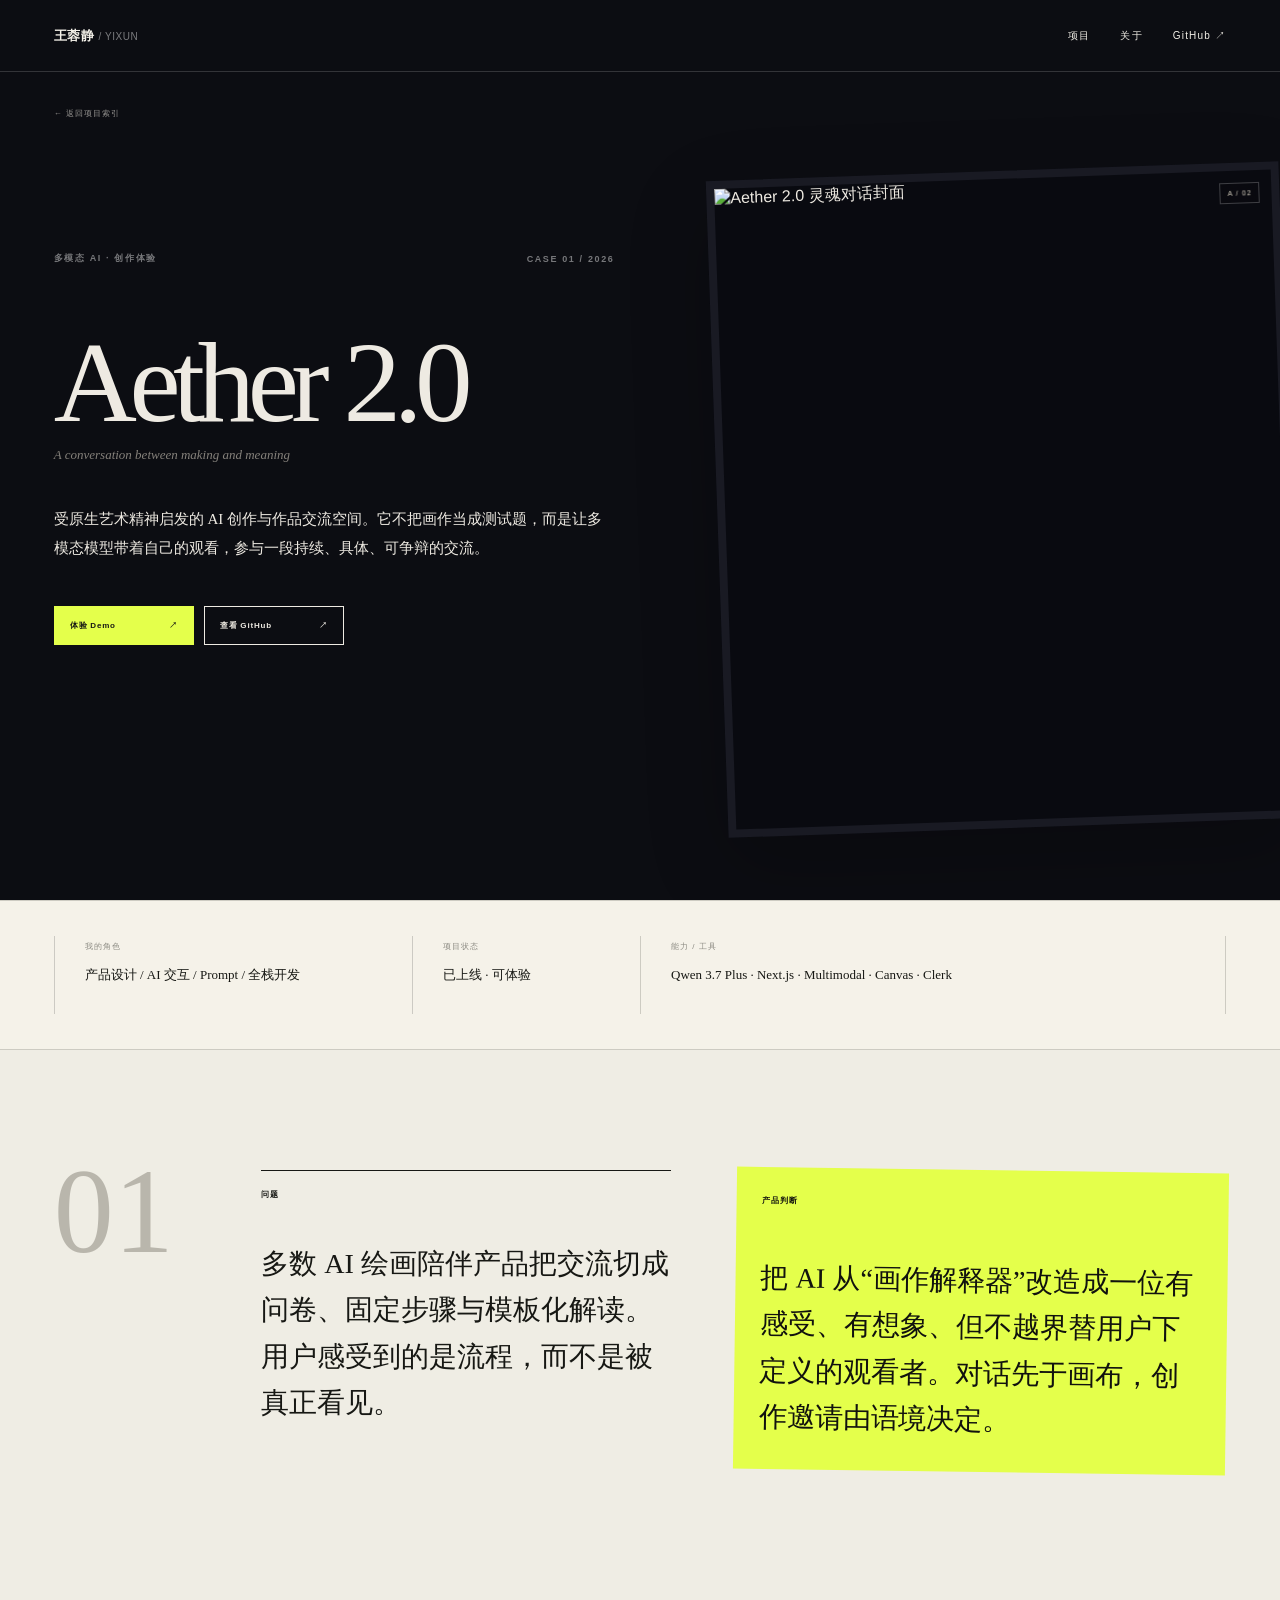
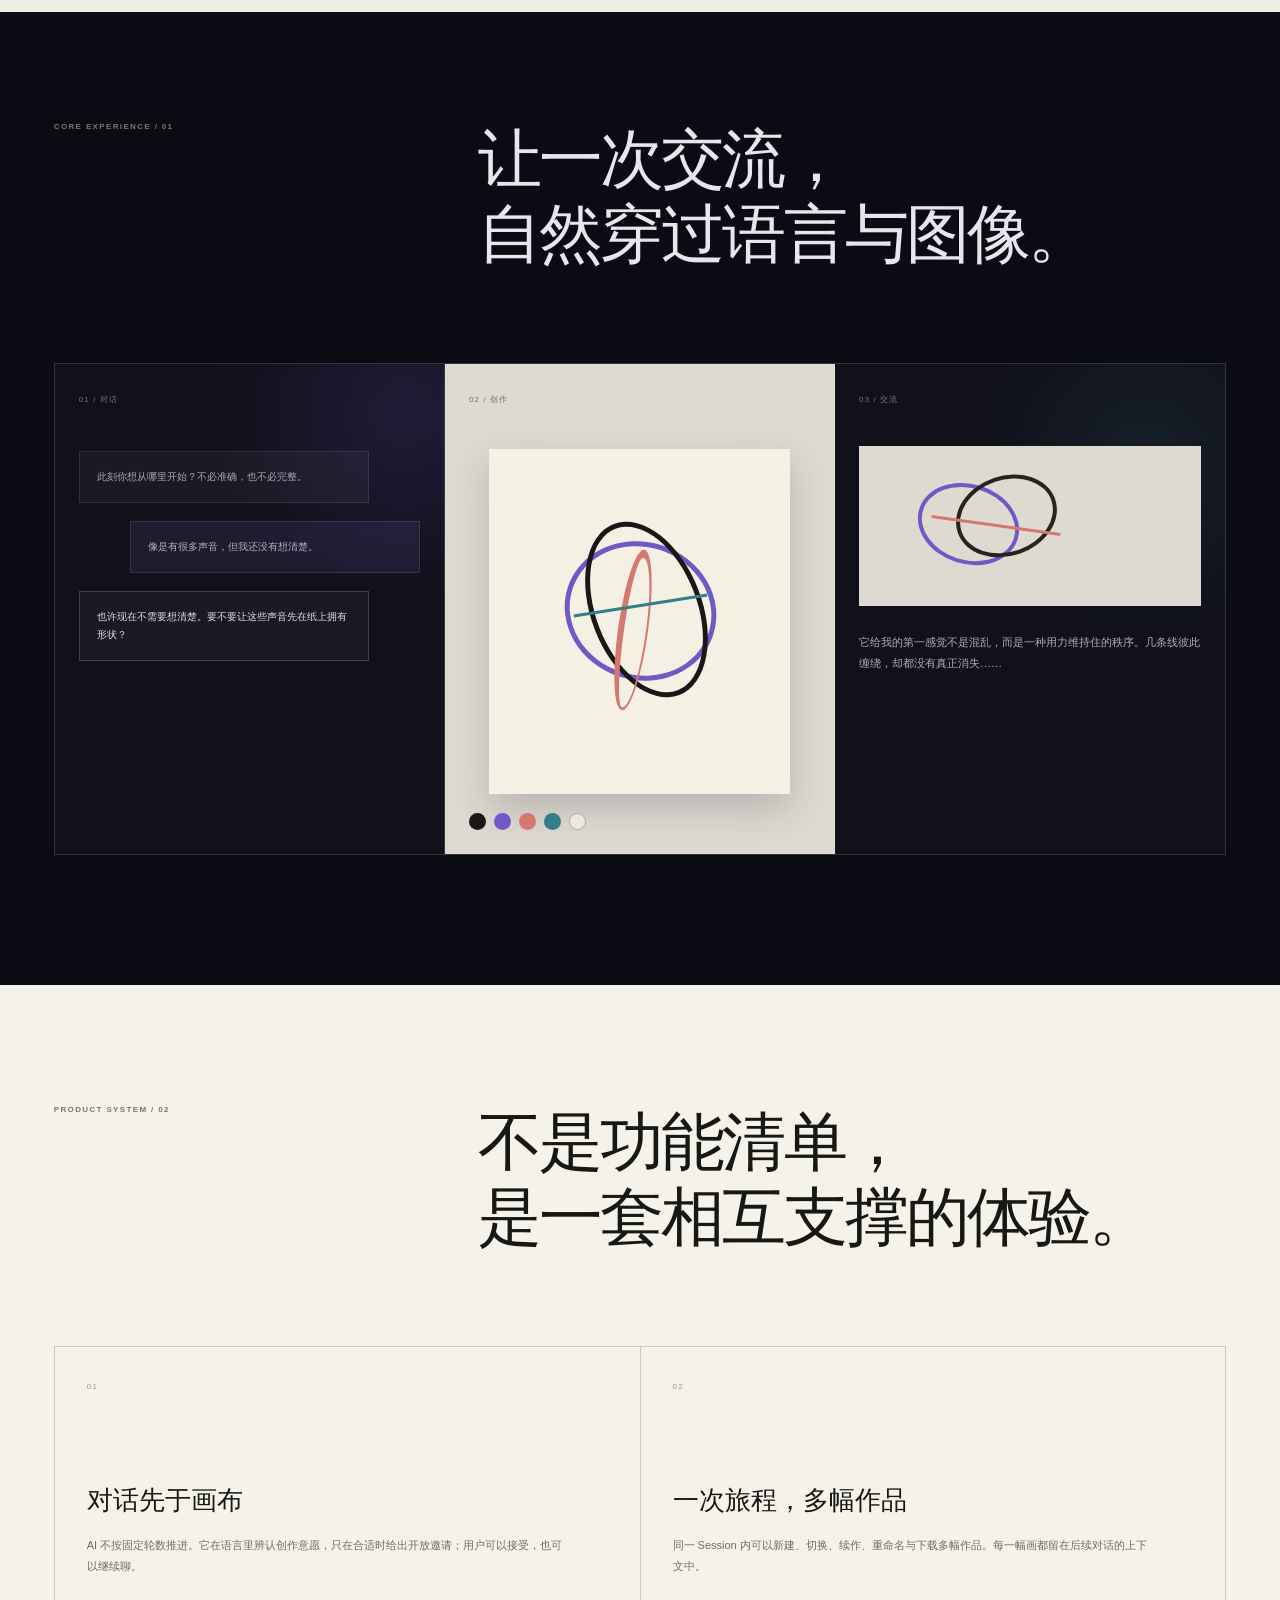
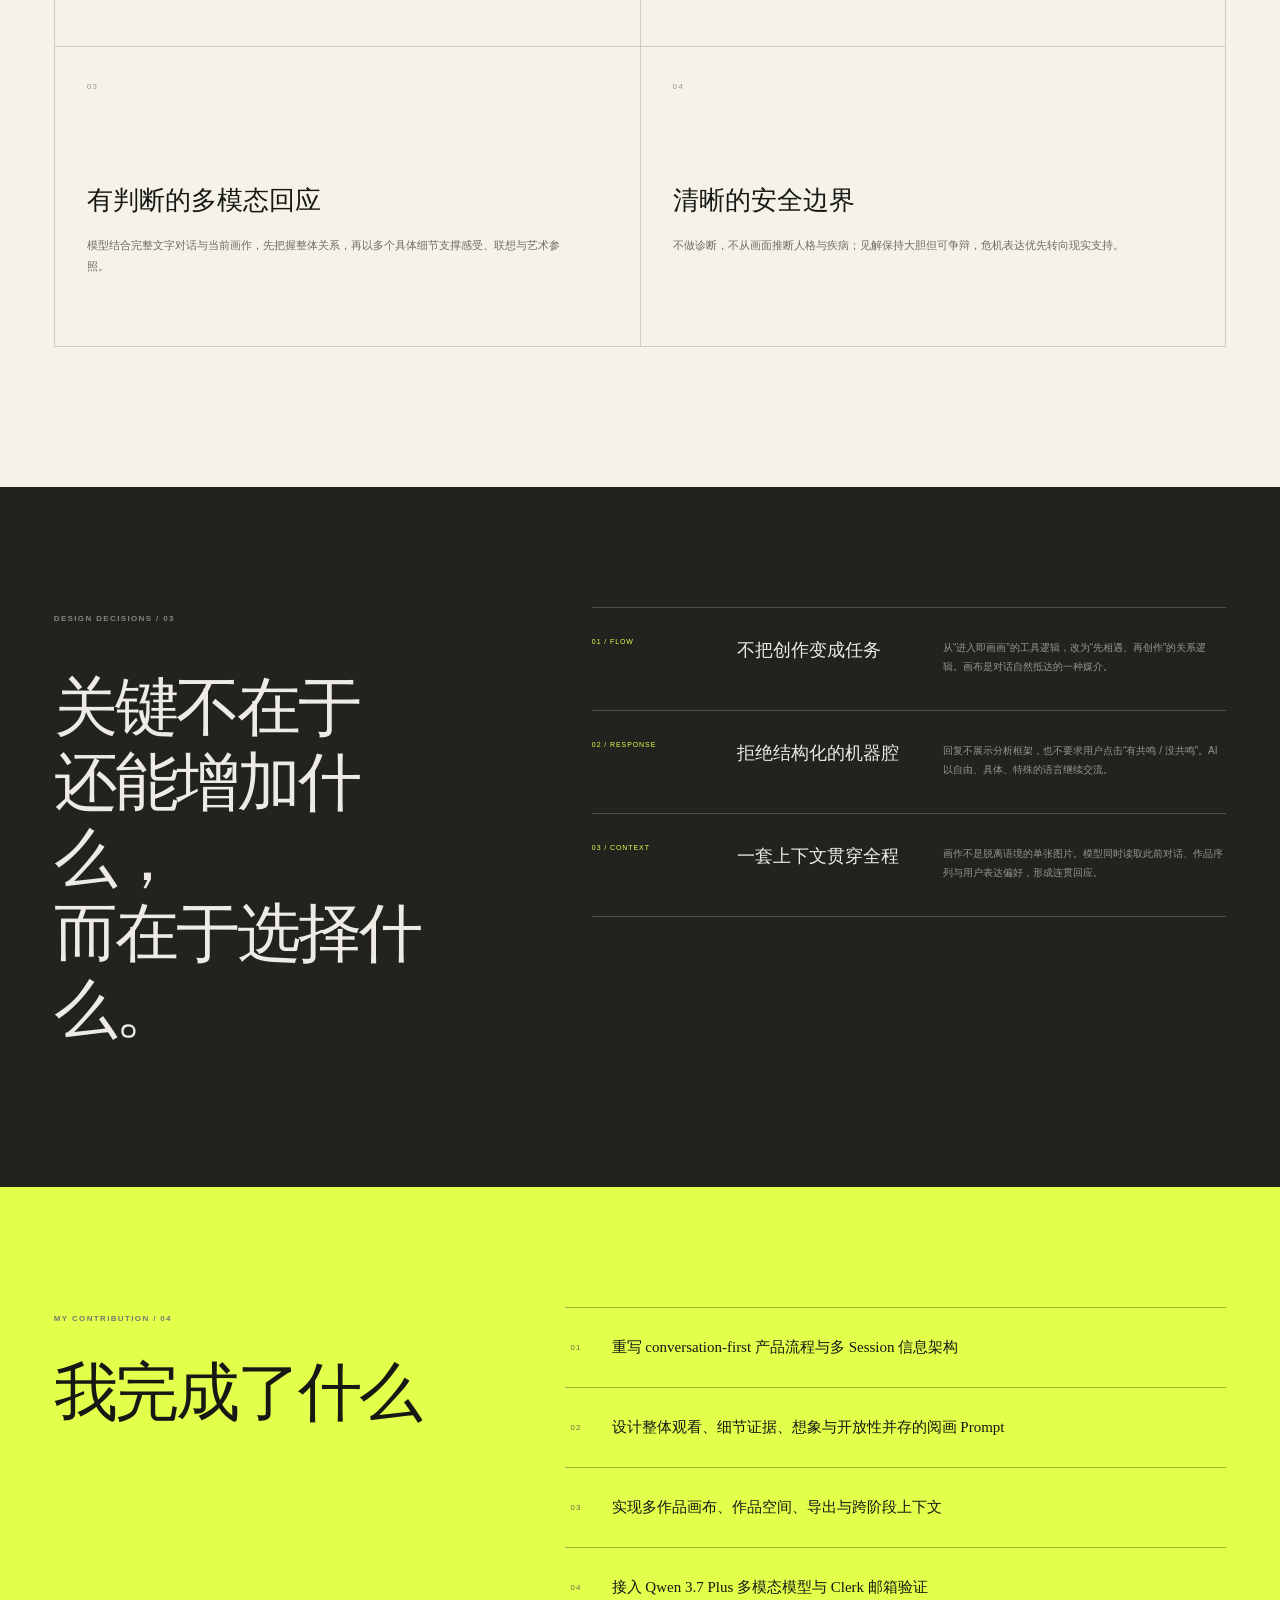
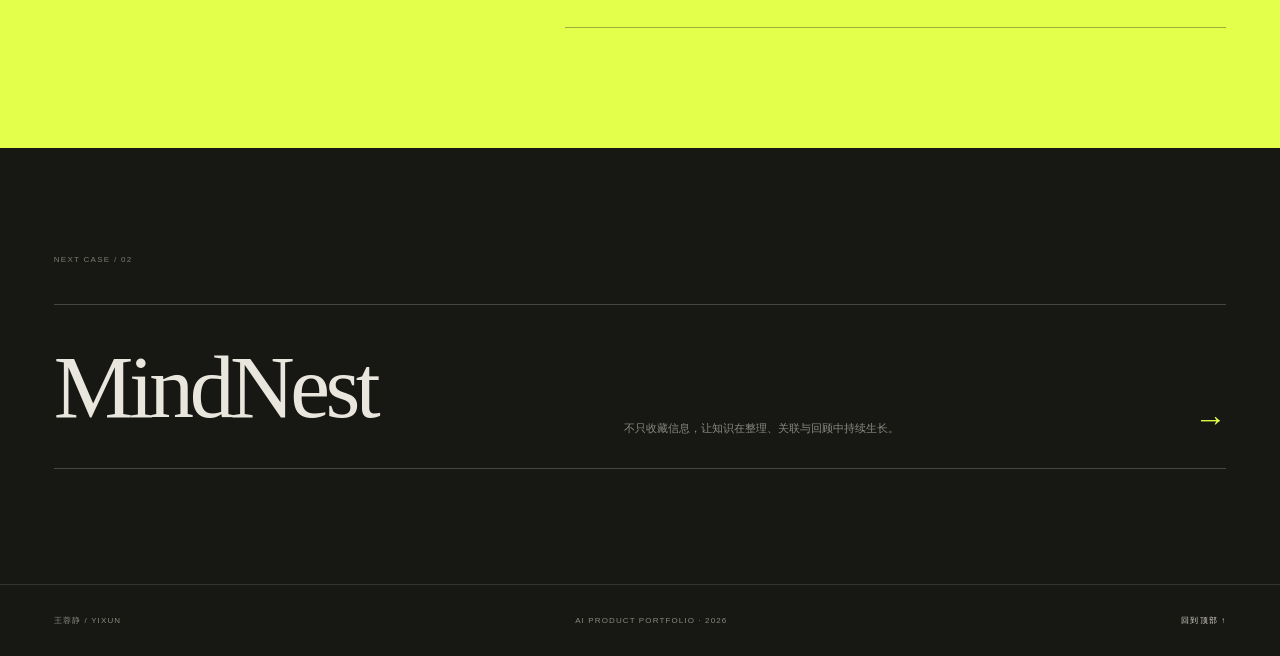
==== commit 054bd443: "Update Aether navigation order" ====
--- a/projects/aether-2/index.html
+++ b/projects/aether-2/index.html
@@ -1 +1 @@
-<!doctype html><html lang="zh-CN"><head><meta charset="utf-8"><meta name="viewport" content="width=device-width,initial-scale=1"><title>Aether 2.0 — 王蓉静作品集</title><meta name="description" content="对话先于创作的多模态艺术交流空间。"><meta property="og:title" content="Aether 2.0 — 王蓉静作品集"><meta property="og:description" content="对话先于创作的多模态艺术交流空间。"><meta property="og:type" content="website"><link rel="stylesheet" href="/styles.css"></head><body><main id="top" class="case-page case-aether"><section class="case-hero"><header class="site-header dark"><a href="/" class="site-name" aria-label="返回作品集首页">王蓉静 <span>/ YIXUN</span></a><nav aria-label="主导航"><a href="/#work">项目</a><a href="/#about">关于</a><a href="https://github.com/YiXun-13468878779" target="_blank" rel="noreferrer">GitHub ↗</a></nav></header><a href="/#work" class="back-link">← 返回项目索引</a><div class="case-title"><p class="eyebrow"><span>多模态 AI · 创作体验</span><span>CASE <!-- -->01<!-- --> / <!-- -->2026</span></p><h1>Aether 2.0</h1><p class="case-english">A conversation between making and meaning</p><p class="case-lead">受原生艺术精神启发的 AI 创作与作品交流空间。它不把画作当成测试题，而是让多模态模型带着自己的观看，参与一段持续、具体、可争辩的交流。</p><div class="case-actions"><a class="primary-action" href="https://aether-2-psi.vercel.app" target="_blank" rel="noreferrer">体验 Demo <span>↗</span></a><a href="https://github.com/YiXun-13468878779/aether2.0" target="_blank" rel="noreferrer">查看 GitHub <span>↗</span></a></div></div><div class="case-hero-visual"><div class="project-visual visual-aether "><img src="https://raw.githubusercontent.com/YiXun-13468878779/aether2.0/main/public/og.jpg" alt="Aether 2.0 灵魂对话封面"/><span class="visual-index">A / 02</span></div></div></section><section class="case-meta"><div><span>我的角色</span><strong>产品设计 / AI 交互 / Prompt / 全栈开发</strong></div><div><span>项目状态</span><strong>已上线 · 可体验</strong></div><div><span>能力 / 工具</span><p>Qwen 3.7 Plus · Next.js · Multimodal · Canvas · Clerk</p></div></section><section class="case-thesis"><div class="thesis-number">01</div><div class="thesis-block"><span>问题</span><p>多数 AI 绘画陪伴产品把交流切成问卷、固定步骤与模板化解读。用户感受到的是流程，而不是被真正看见。</p></div><div class="thesis-block highlight"><span>产品判断</span><p>把 AI 从“画作解释器”改造成一位有感受、有想象、但不越界替用户下定义的观看者。对话先于画布，创作邀请由语境决定。</p></div></section><section class="case-experience"><div class="case-section-head"><span>CORE EXPERIENCE / 01</span><h2>让一次交流，<br/>自然穿过语言与图像。</h2></div><div class="aether-system" aria-label="Aether 从对话、创作到作品交流的体验流程"><div class="aether-panel panel-dialogue"><span>01 / 对话</span><div class="mini-chat ai">此刻你想从哪里开始？不必准确，也不必完整。</div><div class="mini-chat human">像是有很多声音，但我还没有想清楚。</div><div class="mini-chat ai invitation">也许现在不需要想清楚。要不要让这些声音先在纸上拥有形状？</div></div><div class="aether-panel panel-canvas"><span>02 / 创作</span><div class="mini-canvas"><i></i><i></i><i></i><b></b></div><div class="mini-tools"><i></i><i></i><i></i><i></i><i></i></div></div><div class="aether-panel panel-reflection"><span>03 / 交流</span><div class="mini-art"><i></i><i></i><b></b></div><p>它给我的第一感觉不是混乱，而是一种用力维持住的秩序。几条线彼此缠绕，却都没有真正消失……</p></div></div></section><section class="feature-section"><div class="case-section-head"><span>PRODUCT SYSTEM / 02</span><h2>不是功能清单，<br/>是一套相互支撑的体验。</h2></div><div class="feature-grid"><article><span>0<!-- -->1</span><h3>对话先于画布</h3><p>AI 不按固定轮数推进。它在语言里辨认创作意愿，只在合适时给出开放邀请；用户可以接受，也可以继续聊。</p></article><article><span>0<!-- -->2</span><h3>一次旅程，多幅作品</h3><p>同一 Session 内可以新建、切换、续作、重命名与下载多幅作品。每一幅画都留在后续对话的上下文中。</p></article><article><span>0<!-- -->3</span><h3>有判断的多模态回应</h3><p>模型结合完整文字对话与当前画作，先把握整体关系，再以多个具体细节支撑感受、联想与艺术参照。</p></article><article><span>0<!-- -->4</span><h3>清晰的安全边界</h3><p>不做诊断，不从画面推断人格与疾病；见解保持大胆但可争辩，危机表达优先转向现实支持。</p></article></div></section><section class="decision-section"><div class="decision-intro"><span>DESIGN DECISIONS / 03</span><h2>关键不在于<br/>还能增加什么，<br/>而在于选择什么。</h2></div><div class="decision-list"><article><span>01 / FLOW</span><h3>不把创作变成任务</h3><p>从“进入即画画”的工具逻辑，改为“先相遇、再创作”的关系逻辑。画布是对话自然抵达的一种媒介。</p></article><article><span>02 / RESPONSE</span><h3>拒绝结构化的机器腔</h3><p>回复不展示分析框架，也不要求用户点击“有共鸣 / 没共鸣”。AI 以自由、具体、特殊的语言继续交流。</p></article><article><span>03 / CONTEXT</span><h3>一套上下文贯穿全程</h3><p>画作不是脱离语境的单张图片。模型同时读取此前对话、作品序列与用户表达偏好，形成连贯回应。</p></article></div></section><section class="contribution-section"><div><span>MY CONTRIBUTION / 04</span><h2>我完成了什么</h2></div><ol><li><span>0<!-- -->1</span>重写 conversation-first 产品流程与多 Session 信息架构</li><li><span>0<!-- -->2</span>设计整体观看、细节证据、想象与开放性并存的阅画 Prompt</li><li><span>0<!-- -->3</span>实现多作品画布、作品空间、导出与跨阶段上下文</li><li><span>0<!-- -->4</span>接入 Qwen 3.7 Plus 多模态模型与 Clerk 邮箱验证</li></ol></section><section class="case-cta"><span>NEXT CASE / <!-- -->02</span><a href="/projects/memory-control"><strong>AI 助手的记忆系统</strong><i>把不可见的模型记忆，变成用户可以理解、编辑和撤回的产品界面。</i><b>→</b></a></section><footer class="site-footer case-footer"><span>王蓉静 / YIXUN</span><span>AI PRODUCT PORTFOLIO · 2026</span><a href="#top">回到顶部 ↑</a></footer></main></body></html>
+<!doctype html><html lang="zh-CN"><head><meta charset="utf-8"><meta name="viewport" content="width=device-width,initial-scale=1"><title>Aether 2.0 — 王蓉静作品集</title><meta name="description" content="对话先于创作的多模态艺术交流空间。"><meta property="og:title" content="Aether 2.0 — 王蓉静作品集"><meta property="og:description" content="对话先于创作的多模态艺术交流空间。"><meta property="og:type" content="website"><link rel="stylesheet" href="/styles.css"></head><body><main id="top" class="case-page case-aether"><section class="case-hero"><header class="site-header dark"><a href="/" class="site-name" aria-label="返回作品集首页">王蓉静 <span>/ YIXUN</span></a><nav aria-label="主导航"><a href="/#work">项目</a><a href="/#about">关于</a><a href="https://github.com/YiXun-13468878779" target="_blank" rel="noreferrer">GitHub ↗</a></nav></header><a href="/#work" class="back-link">← 返回项目索引</a><div class="case-title"><p class="eyebrow"><span>多模态 AI · 创作体验</span><span>CASE <!-- -->01<!-- --> / <!-- -->2026</span></p><h1>Aether 2.0</h1><p class="case-english">A conversation between making and meaning</p><p class="case-lead">受原生艺术精神启发的 AI 创作与作品交流空间。它不把画作当成测试题，而是让多模态模型带着自己的观看，参与一段持续、具体、可争辩的交流。</p><div class="case-actions"><a class="primary-action" href="https://aether-2-psi.vercel.app" target="_blank" rel="noreferrer">体验 Demo <span>↗</span></a><a href="https://github.com/YiXun-13468878779/aether2.0" target="_blank" rel="noreferrer">查看 GitHub <span>↗</span></a></div></div><div class="case-hero-visual"><div class="project-visual visual-aether "><img src="https://raw.githubusercontent.com/YiXun-13468878779/aether2.0/main/public/og.jpg" alt="Aether 2.0 灵魂对话封面"/><span class="visual-index">A / 02</span></div></div></section><section class="case-meta"><div><span>我的角色</span><strong>产品设计 / AI 交互 / Prompt / 全栈开发</strong></div><div><span>项目状态</span><strong>已上线 · 可体验</strong></div><div><span>能力 / 工具</span><p>Qwen 3.7 Plus · Next.js · Multimodal · Canvas · Clerk</p></div></section><section class="case-thesis"><div class="thesis-number">01</div><div class="thesis-block"><span>问题</span><p>多数 AI 绘画陪伴产品把交流切成问卷、固定步骤与模板化解读。用户感受到的是流程，而不是被真正看见。</p></div><div class="thesis-block highlight"><span>产品判断</span><p>把 AI 从“画作解释器”改造成一位有感受、有想象、但不越界替用户下定义的观看者。对话先于画布，创作邀请由语境决定。</p></div></section><section class="case-experience"><div class="case-section-head"><span>CORE EXPERIENCE / 01</span><h2>让一次交流，<br/>自然穿过语言与图像。</h2></div><div class="aether-system" aria-label="Aether 从对话、创作到作品交流的体验流程"><div class="aether-panel panel-dialogue"><span>01 / 对话</span><div class="mini-chat ai">此刻你想从哪里开始？不必准确，也不必完整。</div><div class="mini-chat human">像是有很多声音，但我还没有想清楚。</div><div class="mini-chat ai invitation">也许现在不需要想清楚。要不要让这些声音先在纸上拥有形状？</div></div><div class="aether-panel panel-canvas"><span>02 / 创作</span><div class="mini-canvas"><i></i><i></i><i></i><b></b></div><div class="mini-tools"><i></i><i></i><i></i><i></i><i></i></div></div><div class="aether-panel panel-reflection"><span>03 / 交流</span><div class="mini-art"><i></i><i></i><b></b></div><p>它给我的第一感觉不是混乱，而是一种用力维持住的秩序。几条线彼此缠绕，却都没有真正消失……</p></div></div></section><section class="feature-section"><div class="case-section-head"><span>PRODUCT SYSTEM / 02</span><h2>不是功能清单，<br/>是一套相互支撑的体验。</h2></div><div class="feature-grid"><article><span>0<!-- -->1</span><h3>对话先于画布</h3><p>AI 不按固定轮数推进。它在语言里辨认创作意愿，只在合适时给出开放邀请；用户可以接受，也可以继续聊。</p></article><article><span>0<!-- -->2</span><h3>一次旅程，多幅作品</h3><p>同一 Session 内可以新建、切换、续作、重命名与下载多幅作品。每一幅画都留在后续对话的上下文中。</p></article><article><span>0<!-- -->3</span><h3>有判断的多模态回应</h3><p>模型结合完整文字对话与当前画作，先把握整体关系，再以多个具体细节支撑感受、联想与艺术参照。</p></article><article><span>0<!-- -->4</span><h3>清晰的安全边界</h3><p>不做诊断，不从画面推断人格与疾病；见解保持大胆但可争辩，危机表达优先转向现实支持。</p></article></div></section><section class="decision-section"><div class="decision-intro"><span>DESIGN DECISIONS / 03</span><h2>关键不在于<br/>还能增加什么，<br/>而在于选择什么。</h2></div><div class="decision-list"><article><span>01 / FLOW</span><h3>不把创作变成任务</h3><p>从“进入即画画”的工具逻辑，改为“先相遇、再创作”的关系逻辑。画布是对话自然抵达的一种媒介。</p></article><article><span>02 / RESPONSE</span><h3>拒绝结构化的机器腔</h3><p>回复不展示分析框架，也不要求用户点击“有共鸣 / 没共鸣”。AI 以自由、具体、特殊的语言继续交流。</p></article><article><span>03 / CONTEXT</span><h3>一套上下文贯穿全程</h3><p>画作不是脱离语境的单张图片。模型同时读取此前对话、作品序列与用户表达偏好，形成连贯回应。</p></article></div></section><section class="contribution-section"><div><span>MY CONTRIBUTION / 04</span><h2>我完成了什么</h2></div><ol><li><span>0<!-- -->1</span>重写 conversation-first 产品流程与多 Session 信息架构</li><li><span>0<!-- -->2</span>设计整体观看、细节证据、想象与开放性并存的阅画 Prompt</li><li><span>0<!-- -->3</span>实现多作品画布、作品空间、导出与跨阶段上下文</li><li><span>0<!-- -->4</span>接入 Qwen 3.7 Plus 多模态模型与 Clerk 邮箱验证</li></ol></section><section class="case-cta"><span>NEXT CASE / <!-- -->02</span><a href="/projects/mindnest"><strong>MindNest</strong><i>不只收藏信息，让知识在整理、关联与回顾中持续生长。</i><b>→</b></a></section><footer class="site-footer case-footer"><span>王蓉静 / YIXUN</span><span>AI PRODUCT PORTFOLIO · 2026</span><a href="#top">回到顶部 ↑</a></footer></main></body></html>
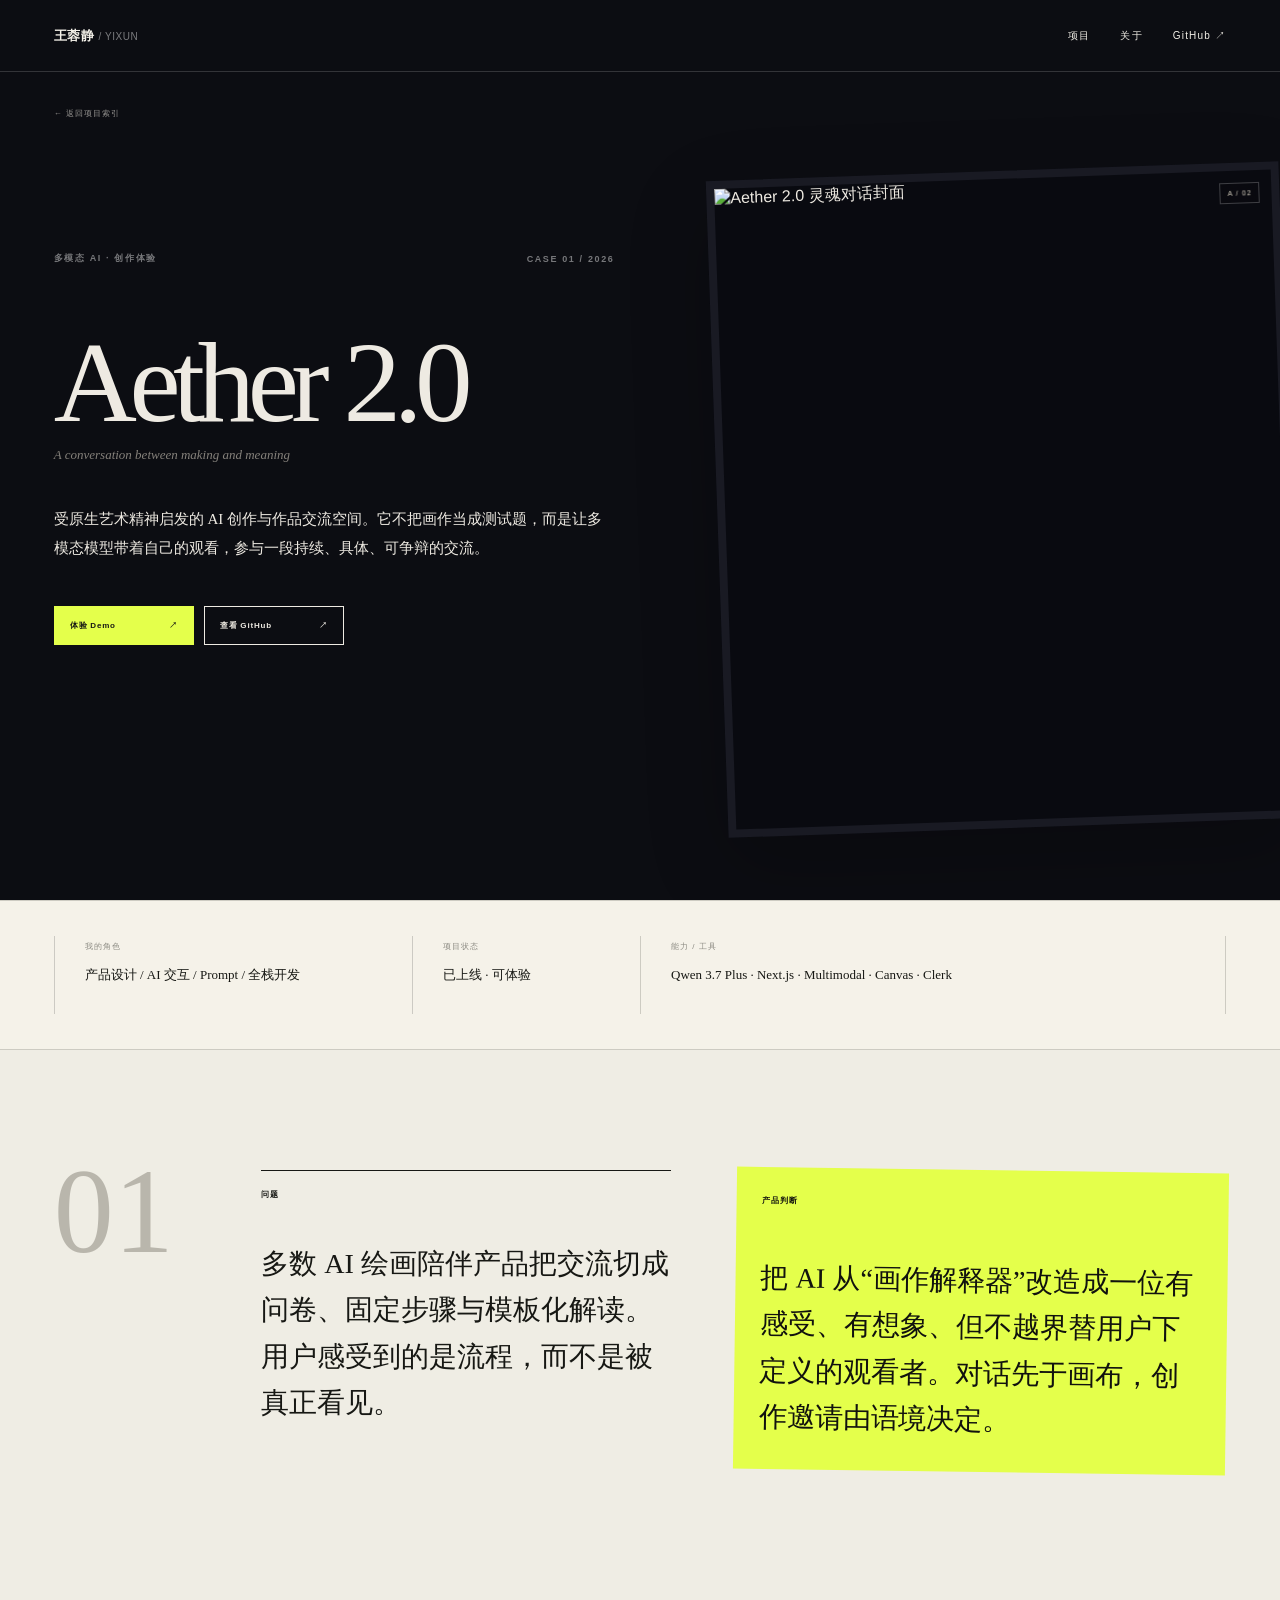
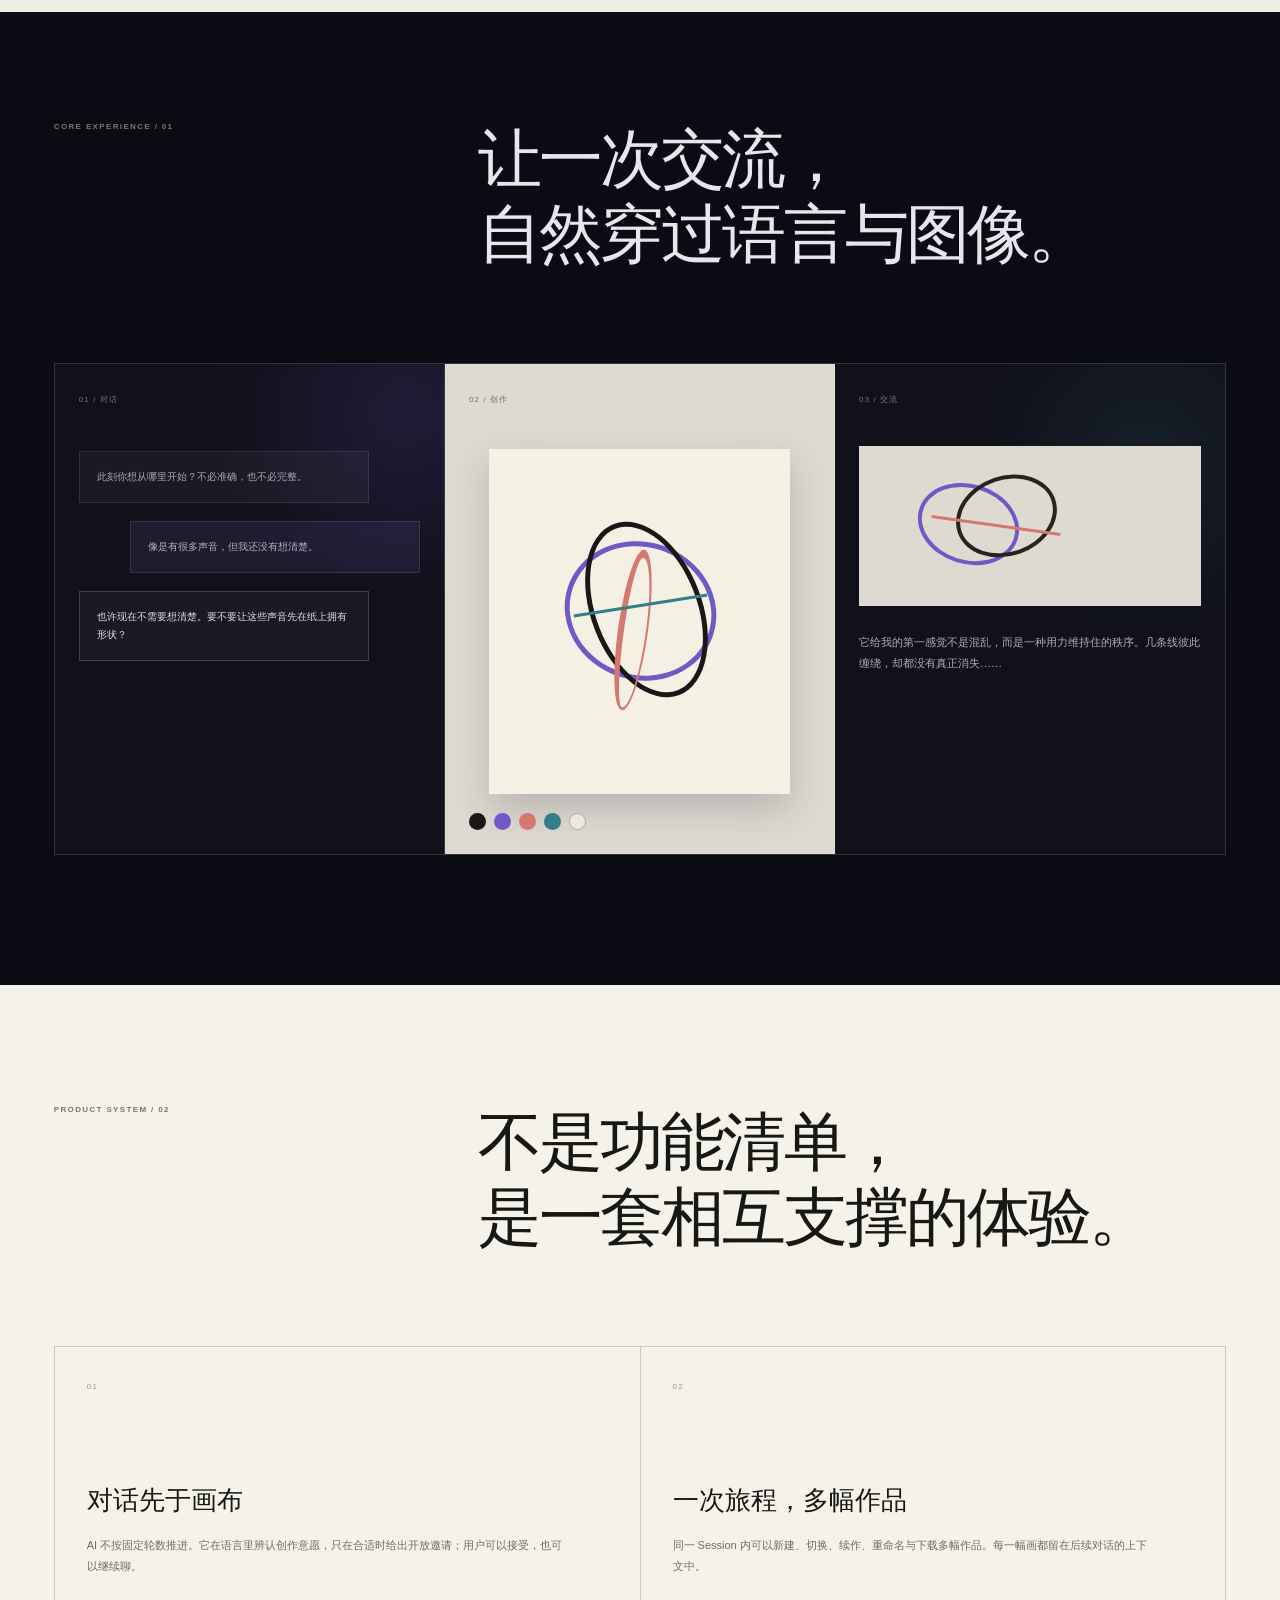
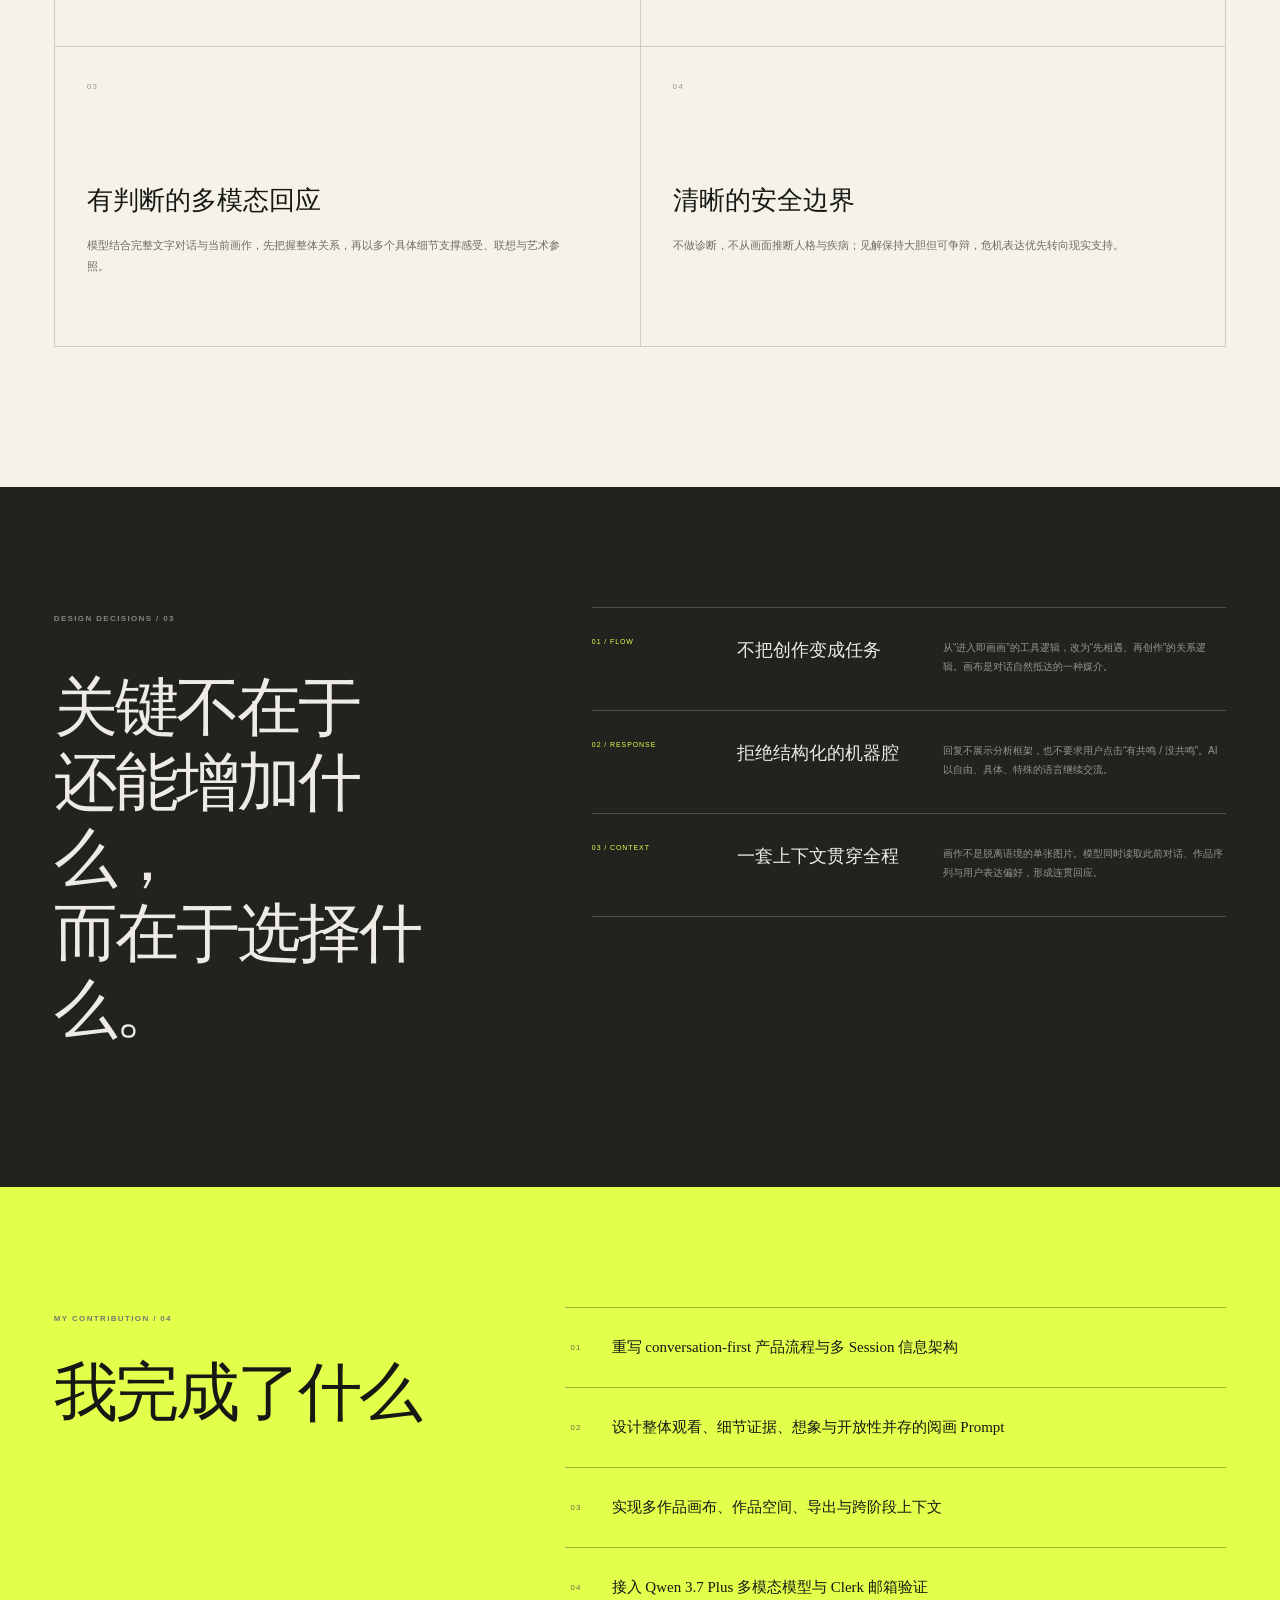
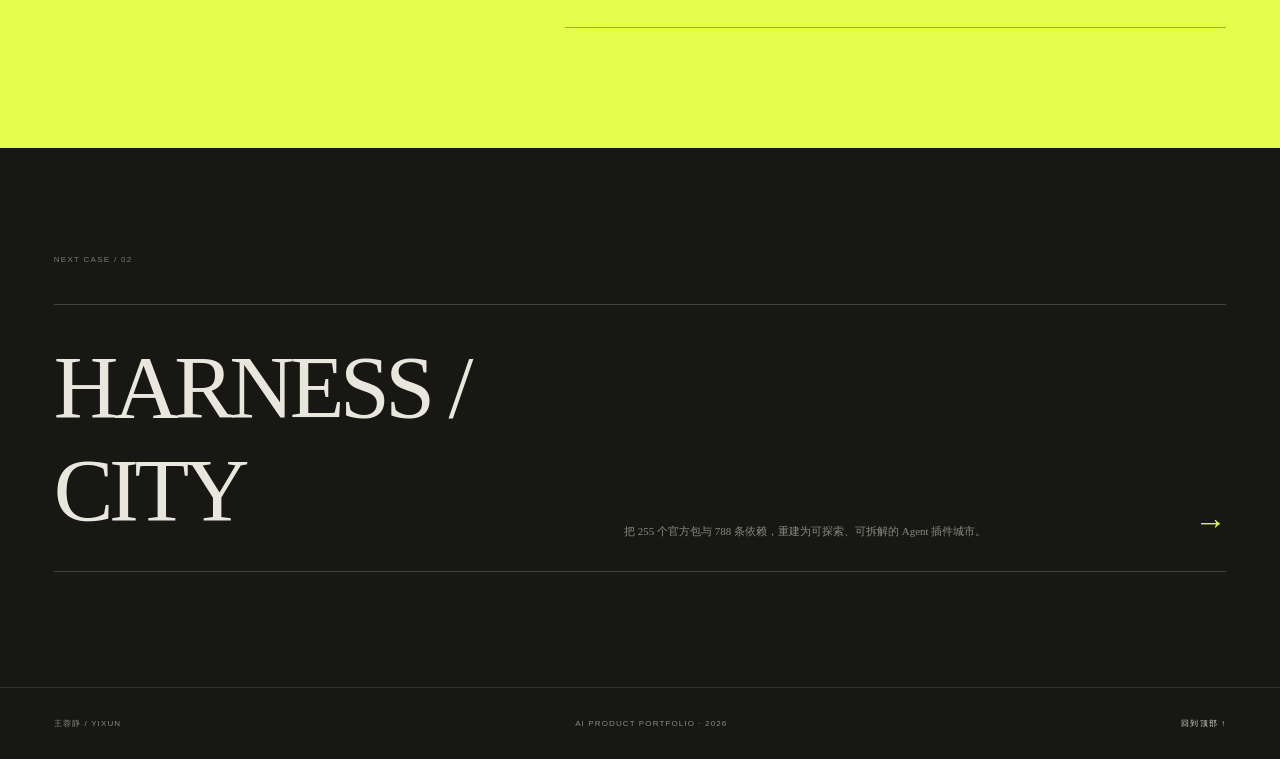
==== commit fb533657: "Update portfolio with HARNESS and GSB deployments" ====
--- a/projects/aether-2/index.html
+++ b/projects/aether-2/index.html
@@ -1 +1 @@
-<!doctype html><html lang="zh-CN"><head><meta charset="utf-8"><meta name="viewport" content="width=device-width,initial-scale=1"><title>Aether 2.0 — 王蓉静作品集</title><meta name="description" content="对话先于创作的多模态艺术交流空间。"><meta property="og:title" content="Aether 2.0 — 王蓉静作品集"><meta property="og:description" content="对话先于创作的多模态艺术交流空间。"><meta property="og:type" content="website"><link rel="stylesheet" href="/styles.css"></head><body><main id="top" class="case-page case-aether"><section class="case-hero"><header class="site-header dark"><a href="/" class="site-name" aria-label="返回作品集首页">王蓉静 <span>/ YIXUN</span></a><nav aria-label="主导航"><a href="/#work">项目</a><a href="/#about">关于</a><a href="https://github.com/YiXun-13468878779" target="_blank" rel="noreferrer">GitHub ↗</a></nav></header><a href="/#work" class="back-link">← 返回项目索引</a><div class="case-title"><p class="eyebrow"><span>多模态 AI · 创作体验</span><span>CASE <!-- -->01<!-- --> / <!-- -->2026</span></p><h1>Aether 2.0</h1><p class="case-english">A conversation between making and meaning</p><p class="case-lead">受原生艺术精神启发的 AI 创作与作品交流空间。它不把画作当成测试题，而是让多模态模型带着自己的观看，参与一段持续、具体、可争辩的交流。</p><div class="case-actions"><a class="primary-action" href="https://aether-2-psi.vercel.app" target="_blank" rel="noreferrer">体验 Demo <span>↗</span></a><a href="https://github.com/YiXun-13468878779/aether2.0" target="_blank" rel="noreferrer">查看 GitHub <span>↗</span></a></div></div><div class="case-hero-visual"><div class="project-visual visual-aether "><img src="https://raw.githubusercontent.com/YiXun-13468878779/aether2.0/main/public/og.jpg" alt="Aether 2.0 灵魂对话封面"/><span class="visual-index">A / 02</span></div></div></section><section class="case-meta"><div><span>我的角色</span><strong>产品设计 / AI 交互 / Prompt / 全栈开发</strong></div><div><span>项目状态</span><strong>已上线 · 可体验</strong></div><div><span>能力 / 工具</span><p>Qwen 3.7 Plus · Next.js · Multimodal · Canvas · Clerk</p></div></section><section class="case-thesis"><div class="thesis-number">01</div><div class="thesis-block"><span>问题</span><p>多数 AI 绘画陪伴产品把交流切成问卷、固定步骤与模板化解读。用户感受到的是流程，而不是被真正看见。</p></div><div class="thesis-block highlight"><span>产品判断</span><p>把 AI 从“画作解释器”改造成一位有感受、有想象、但不越界替用户下定义的观看者。对话先于画布，创作邀请由语境决定。</p></div></section><section class="case-experience"><div class="case-section-head"><span>CORE EXPERIENCE / 01</span><h2>让一次交流，<br/>自然穿过语言与图像。</h2></div><div class="aether-system" aria-label="Aether 从对话、创作到作品交流的体验流程"><div class="aether-panel panel-dialogue"><span>01 / 对话</span><div class="mini-chat ai">此刻你想从哪里开始？不必准确，也不必完整。</div><div class="mini-chat human">像是有很多声音，但我还没有想清楚。</div><div class="mini-chat ai invitation">也许现在不需要想清楚。要不要让这些声音先在纸上拥有形状？</div></div><div class="aether-panel panel-canvas"><span>02 / 创作</span><div class="mini-canvas"><i></i><i></i><i></i><b></b></div><div class="mini-tools"><i></i><i></i><i></i><i></i><i></i></div></div><div class="aether-panel panel-reflection"><span>03 / 交流</span><div class="mini-art"><i></i><i></i><b></b></div><p>它给我的第一感觉不是混乱，而是一种用力维持住的秩序。几条线彼此缠绕，却都没有真正消失……</p></div></div></section><section class="feature-section"><div class="case-section-head"><span>PRODUCT SYSTEM / 02</span><h2>不是功能清单，<br/>是一套相互支撑的体验。</h2></div><div class="feature-grid"><article><span>0<!-- -->1</span><h3>对话先于画布</h3><p>AI 不按固定轮数推进。它在语言里辨认创作意愿，只在合适时给出开放邀请；用户可以接受，也可以继续聊。</p></article><article><span>0<!-- -->2</span><h3>一次旅程，多幅作品</h3><p>同一 Session 内可以新建、切换、续作、重命名与下载多幅作品。每一幅画都留在后续对话的上下文中。</p></article><article><span>0<!-- -->3</span><h3>有判断的多模态回应</h3><p>模型结合完整文字对话与当前画作，先把握整体关系，再以多个具体细节支撑感受、联想与艺术参照。</p></article><article><span>0<!-- -->4</span><h3>清晰的安全边界</h3><p>不做诊断，不从画面推断人格与疾病；见解保持大胆但可争辩，危机表达优先转向现实支持。</p></article></div></section><section class="decision-section"><div class="decision-intro"><span>DESIGN DECISIONS / 03</span><h2>关键不在于<br/>还能增加什么，<br/>而在于选择什么。</h2></div><div class="decision-list"><article><span>01 / FLOW</span><h3>不把创作变成任务</h3><p>从“进入即画画”的工具逻辑，改为“先相遇、再创作”的关系逻辑。画布是对话自然抵达的一种媒介。</p></article><article><span>02 / RESPONSE</span><h3>拒绝结构化的机器腔</h3><p>回复不展示分析框架，也不要求用户点击“有共鸣 / 没共鸣”。AI 以自由、具体、特殊的语言继续交流。</p></article><article><span>03 / CONTEXT</span><h3>一套上下文贯穿全程</h3><p>画作不是脱离语境的单张图片。模型同时读取此前对话、作品序列与用户表达偏好，形成连贯回应。</p></article></div></section><section class="contribution-section"><div><span>MY CONTRIBUTION / 04</span><h2>我完成了什么</h2></div><ol><li><span>0<!-- -->1</span>重写 conversation-first 产品流程与多 Session 信息架构</li><li><span>0<!-- -->2</span>设计整体观看、细节证据、想象与开放性并存的阅画 Prompt</li><li><span>0<!-- -->3</span>实现多作品画布、作品空间、导出与跨阶段上下文</li><li><span>0<!-- -->4</span>接入 Qwen 3.7 Plus 多模态模型与 Clerk 邮箱验证</li></ol></section><section class="case-cta"><span>NEXT CASE / <!-- -->02</span><a href="/projects/mindnest"><strong>MindNest</strong><i>不只收藏信息，让知识在整理、关联与回顾中持续生长。</i><b>→</b></a></section><footer class="site-footer case-footer"><span>王蓉静 / YIXUN</span><span>AI PRODUCT PORTFOLIO · 2026</span><a href="#top">回到顶部 ↑</a></footer></main></body></html>
+<!doctype html><html lang="zh-CN"><head><meta charset="utf-8"><meta name="viewport" content="width=device-width,initial-scale=1"><title>Aether 2.0 — 王蓉静作品集</title><meta name="description" content="对话先于创作的多模态艺术交流空间。"><meta property="og:title" content="Aether 2.0 — 王蓉静作品集"><meta property="og:description" content="对话先于创作的多模态艺术交流空间。"><meta property="og:type" content="website"><link rel="stylesheet" href="/styles.css"></head><body><main id="top" class="case-page case-aether"><section class="case-hero"><header class="site-header dark"><a href="/" class="site-name" aria-label="返回作品集首页">王蓉静 <span>/ YIXUN</span></a><nav aria-label="主导航"><a href="/#work">项目</a><a href="/#about">关于</a><a href="https://github.com/YiXun-13468878779" target="_blank" rel="noreferrer">GitHub ↗</a></nav></header><a href="/#work" class="back-link">← 返回项目索引</a><div class="case-title"><p class="eyebrow"><span>多模态 AI · 创作体验</span><span>CASE <!-- -->01<!-- --> / <!-- -->2026</span></p><h1>Aether 2.0</h1><p class="case-english">A conversation between making and meaning</p><p class="case-lead">受原生艺术精神启发的 AI 创作与作品交流空间。它不把画作当成测试题，而是让多模态模型带着自己的观看，参与一段持续、具体、可争辩的交流。</p><div class="case-actions"><a class="primary-action" href="https://aether-2-psi.vercel.app" target="_blank" rel="noreferrer">体验 Demo <span>↗</span></a><a href="https://github.com/YiXun-13468878779/aether2.0" target="_blank" rel="noreferrer">查看 GitHub <span>↗</span></a></div></div><div class="case-hero-visual"><div class="project-visual visual-aether "><img src="https://raw.githubusercontent.com/YiXun-13468878779/aether2.0/main/public/og.jpg" alt="Aether 2.0 灵魂对话封面"/><span class="visual-index">A / 02</span></div></div></section><section class="case-meta"><div><span>我的角色</span><strong>产品设计 / AI 交互 / Prompt / 全栈开发</strong></div><div><span>项目状态</span><strong>已上线 · 可体验</strong></div><div><span>能力 / 工具</span><p>Qwen 3.7 Plus · Next.js · Multimodal · Canvas · Clerk</p></div></section><section class="case-thesis"><div class="thesis-number">01</div><div class="thesis-block"><span>问题</span><p>多数 AI 绘画陪伴产品把交流切成问卷、固定步骤与模板化解读。用户感受到的是流程，而不是被真正看见。</p></div><div class="thesis-block highlight"><span>产品判断</span><p>把 AI 从“画作解释器”改造成一位有感受、有想象、但不越界替用户下定义的观看者。对话先于画布，创作邀请由语境决定。</p></div></section><section class="case-experience"><div class="case-section-head"><span>CORE EXPERIENCE / 01</span><h2>让一次交流，<br/>自然穿过语言与图像。</h2></div><div class="aether-system" aria-label="Aether 从对话、创作到作品交流的体验流程"><div class="aether-panel panel-dialogue"><span>01 / 对话</span><div class="mini-chat ai">此刻你想从哪里开始？不必准确，也不必完整。</div><div class="mini-chat human">像是有很多声音，但我还没有想清楚。</div><div class="mini-chat ai invitation">也许现在不需要想清楚。要不要让这些声音先在纸上拥有形状？</div></div><div class="aether-panel panel-canvas"><span>02 / 创作</span><div class="mini-canvas"><i></i><i></i><i></i><b></b></div><div class="mini-tools"><i></i><i></i><i></i><i></i><i></i></div></div><div class="aether-panel panel-reflection"><span>03 / 交流</span><div class="mini-art"><i></i><i></i><b></b></div><p>它给我的第一感觉不是混乱，而是一种用力维持住的秩序。几条线彼此缠绕，却都没有真正消失……</p></div></div></section><section class="feature-section"><div class="case-section-head"><span>PRODUCT SYSTEM / 02</span><h2>不是功能清单，<br/>是一套相互支撑的体验。</h2></div><div class="feature-grid"><article><span>0<!-- -->1</span><h3>对话先于画布</h3><p>AI 不按固定轮数推进。它在语言里辨认创作意愿，只在合适时给出开放邀请；用户可以接受，也可以继续聊。</p></article><article><span>0<!-- -->2</span><h3>一次旅程，多幅作品</h3><p>同一 Session 内可以新建、切换、续作、重命名与下载多幅作品。每一幅画都留在后续对话的上下文中。</p></article><article><span>0<!-- -->3</span><h3>有判断的多模态回应</h3><p>模型结合完整文字对话与当前画作，先把握整体关系，再以多个具体细节支撑感受、联想与艺术参照。</p></article><article><span>0<!-- -->4</span><h3>清晰的安全边界</h3><p>不做诊断，不从画面推断人格与疾病；见解保持大胆但可争辩，危机表达优先转向现实支持。</p></article></div></section><section class="decision-section"><div class="decision-intro"><span>DESIGN DECISIONS / 03</span><h2>关键不在于<br/>还能增加什么，<br/>而在于选择什么。</h2></div><div class="decision-list"><article><span>01 / FLOW</span><h3>不把创作变成任务</h3><p>从“进入即画画”的工具逻辑，改为“先相遇、再创作”的关系逻辑。画布是对话自然抵达的一种媒介。</p></article><article><span>02 / RESPONSE</span><h3>拒绝结构化的机器腔</h3><p>回复不展示分析框架，也不要求用户点击“有共鸣 / 没共鸣”。AI 以自由、具体、特殊的语言继续交流。</p></article><article><span>03 / CONTEXT</span><h3>一套上下文贯穿全程</h3><p>画作不是脱离语境的单张图片。模型同时读取此前对话、作品序列与用户表达偏好，形成连贯回应。</p></article></div></section><section class="contribution-section"><div><span>MY CONTRIBUTION / 04</span><h2>我完成了什么</h2></div><ol><li><span>0<!-- -->1</span>重写 conversation-first 产品流程与多 Session 信息架构</li><li><span>0<!-- -->2</span>设计整体观看、细节证据、想象与开放性并存的阅画 Prompt</li><li><span>0<!-- -->3</span>实现多作品画布、作品空间、导出与跨阶段上下文</li><li><span>0<!-- -->4</span>接入 Qwen 3.7 Plus 多模态模型与 Clerk 邮箱验证</li></ol></section><section class="case-cta"><span>NEXT CASE / <!-- -->02</span><a href="/projects/harness-city"><strong>HARNESS / CITY</strong><i>把 255 个官方包与 788 条依赖，重建为可探索、可拆解的 Agent 插件城市。</i><b>→</b></a></section><footer class="site-footer case-footer"><span>王蓉静 / YIXUN</span><span>AI PRODUCT PORTFOLIO · 2026</span><a href="#top">回到顶部 ↑</a></footer></main></body></html>
--- a/styles.css
+++ b/styles.css
@@ -100,6 +100,19 @@
 .visual-mindnest { padding: 18px; background: linear-gradient(135deg,#cbd8ff,#d7f3e5); }
 .visual-mindnest img { width: 100%; height: 100%; object-fit: cover; object-position: top; box-shadow: 0 12px 30px rgba(41,64,100,.17); }
 .nest-mark { position: absolute; right: 28px; bottom: 27px; width: 38px; height: 38px; display: grid; place-items: center; color: white; background: #2764e8; border-radius: 50%; font-family: var(--serif); font-size: 13px; box-shadow: 0 7px 18px rgba(30,73,170,.28); }
+.visual-harness { padding: 25px 27px; color: #dce9e4; background: radial-gradient(circle at 54% 52%,rgba(112,219,174,.14),transparent 34%),#0b1215; }
+.visual-harness::before { content:""; position:absolute; inset:0; opacity:.25; background-image:linear-gradient(rgba(160,245,205,.13) 1px,transparent 1px),linear-gradient(90deg,rgba(160,245,205,.13) 1px,transparent 1px); background-size:25px 25px; }
+.harness-topline { position:relative; z-index:2; display:flex; justify-content:space-between; font-size:7px; font-weight:650; letter-spacing:.16em; }
+.harness-topline i { color:#78988c; font-style:normal; }
+.harness-map { position:absolute; left:12%; right:36%; top:23%; bottom:20%; transform:skewY(-6deg); }
+.harness-node { position:absolute; width:16%; aspect-ratio:1; border:1px solid #90d9ba; background:linear-gradient(145deg,#1d3f34,#0d1c1a); box-shadow:7px 7px 0 #172b26,0 0 20px rgba(160,245,205,.08); }
+.harness-node::after { content:""; position:absolute; inset:24%; border:1px solid rgba(160,245,205,.36); }
+.harness-node.node-a{left:3%;top:48%;width:21%}.harness-node.node-b{left:30%;top:16%;width:14%}.harness-node.node-c{left:52%;top:43%;width:18%}.harness-node.node-d{left:77%;top:10%;width:13%}.harness-node.node-e{left:82%;top:62%;width:16%}.harness-node.node-f{left:39%;top:73%;width:12%}
+.harness-link { position:absolute; height:1px; transform-origin:left center; background:#61d8e5; box-shadow:0 0 6px rgba(97,216,229,.7); }
+.harness-link.link-a{left:21%;top:54%;width:37%;transform:rotate(-28deg)}.harness-link.link-b{left:43%;top:24%;width:38%;transform:rotate(15deg)}.harness-link.link-c{left:64%;top:50%;width:27%;transform:rotate(22deg);background:#edb86b}
+.harness-metrics { position:absolute; z-index:2; right:7%; top:29%; bottom:22%; padding-left:18px; display:grid; align-content:center; border-left:1px solid rgba(160,245,205,.24); }
+.harness-metrics strong { color:#a0f5cd; font-family:var(--serif); font-size:clamp(27px,4vw,54px); font-weight:400; line-height:1; }
+.harness-metrics span { margin:5px 0 18px; color:#6f8f83; font-size:6px; letter-spacing:.14em; }
 .visual-gsb { padding: 29px 31px; color: #ecede7; background: #121417; }
 .visual-gsb::before { content: ""; position: absolute; inset: 0; opacity: .22; background-image: linear-gradient(rgba(255,255,255,.13) 1px,transparent 1px),linear-gradient(90deg,rgba(255,255,255,.13) 1px,transparent 1px); background-size: 27px 27px; }
 .gsb-label { position: relative; font-size: 7px; letter-spacing: .18em; }
@@ -135,18 +148,18 @@
 /* Case study */
 .case-page { background: var(--paper); }
 .case-hero { position: relative; min-height: 100svh; overflow: hidden; }
-.case-aether .case-hero,.case-gsb .case-hero { color: #eeeae2; background: #0c0d12; }
+.case-aether .case-hero,.case-harness .case-hero,.case-gsb .case-hero { color: #eeeae2; background: #0c0d12; }
 .case-memory .case-hero { background: #d8f0c8; }
 .case-clarity .case-hero { color: #ecff77; background: #2541f4; }
 .case-mindnest .case-hero { background: #e7eef8; }
 .back-link { position: absolute; z-index: 5; left: 4.2vw; top: 108px; font-size: 8px; letter-spacing: .12em; opacity: .6; }
 .case-title { position: relative; z-index: 3; width: 48%; padding: 20vh 0 9vh 4.2vw; }
 .case-title .eyebrow { max-width: 570px; }
-.case-aether .case-title .eyebrow,.case-gsb .case-title .eyebrow { color: rgba(255,255,255,.44); }
+.case-aether .case-title .eyebrow,.case-harness .case-title .eyebrow,.case-gsb .case-title .eyebrow { color: rgba(255,255,255,.44); }
 .case-clarity .case-title .eyebrow { color: rgba(234,255,111,.66); }
 .case-title h1 { margin: 7vh 0 10px; font-family: var(--serif); font-size: clamp(66px,9vw,138px); font-weight: 400; line-height: .95; letter-spacing: -.065em; }
 .case-english { margin: 0 0 42px; color: #75756e; font-family: var(--serif); font-size: 13px; font-style: italic; }
-.case-aether .case-english,.case-gsb .case-english { color: #85817b; }
+.case-aether .case-english,.case-harness .case-english,.case-gsb .case-english { color: #85817b; }
 .case-clarity .case-english { color: rgba(234,255,111,.68); }
 .case-lead { max-width: 620px; margin: 0; font-family: var(--serif); font-size: 15px; line-height: 1.9; }
 .case-actions { margin-top: 44px; display: flex; gap: 10px; }
